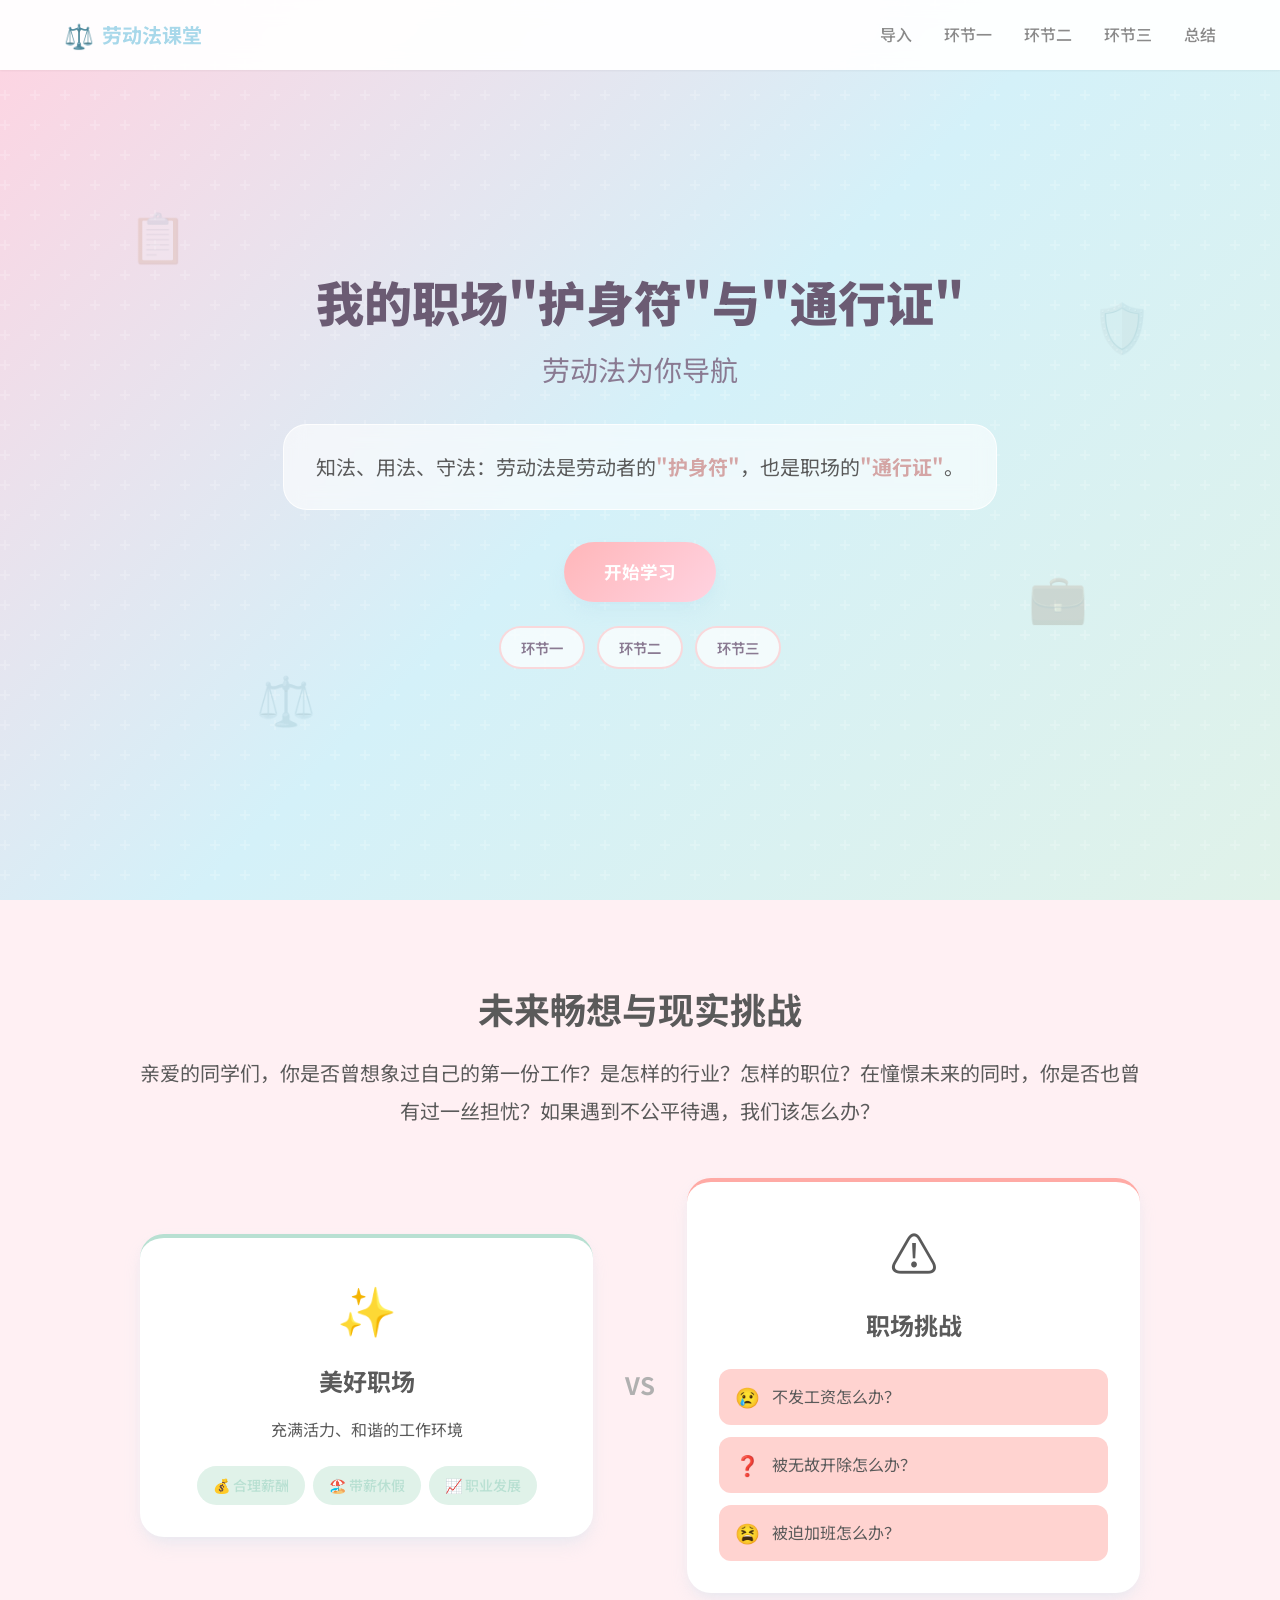
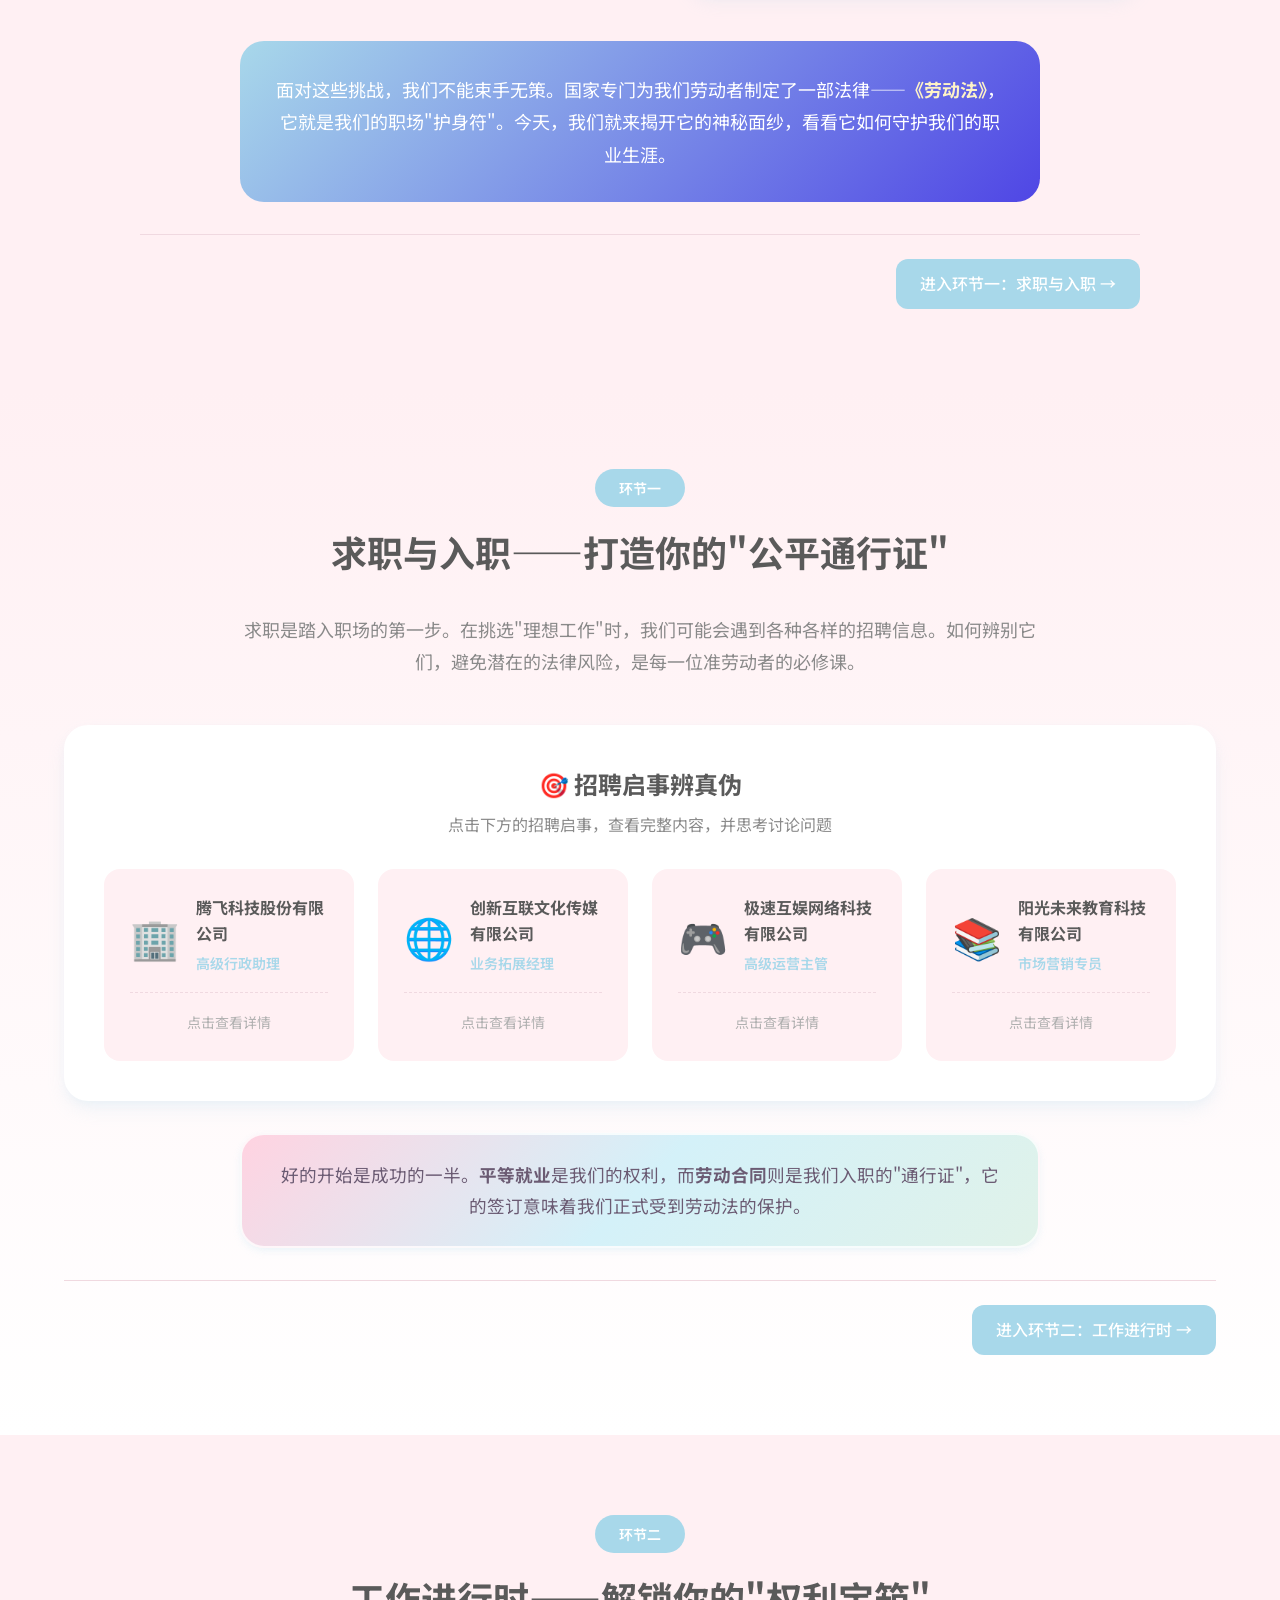
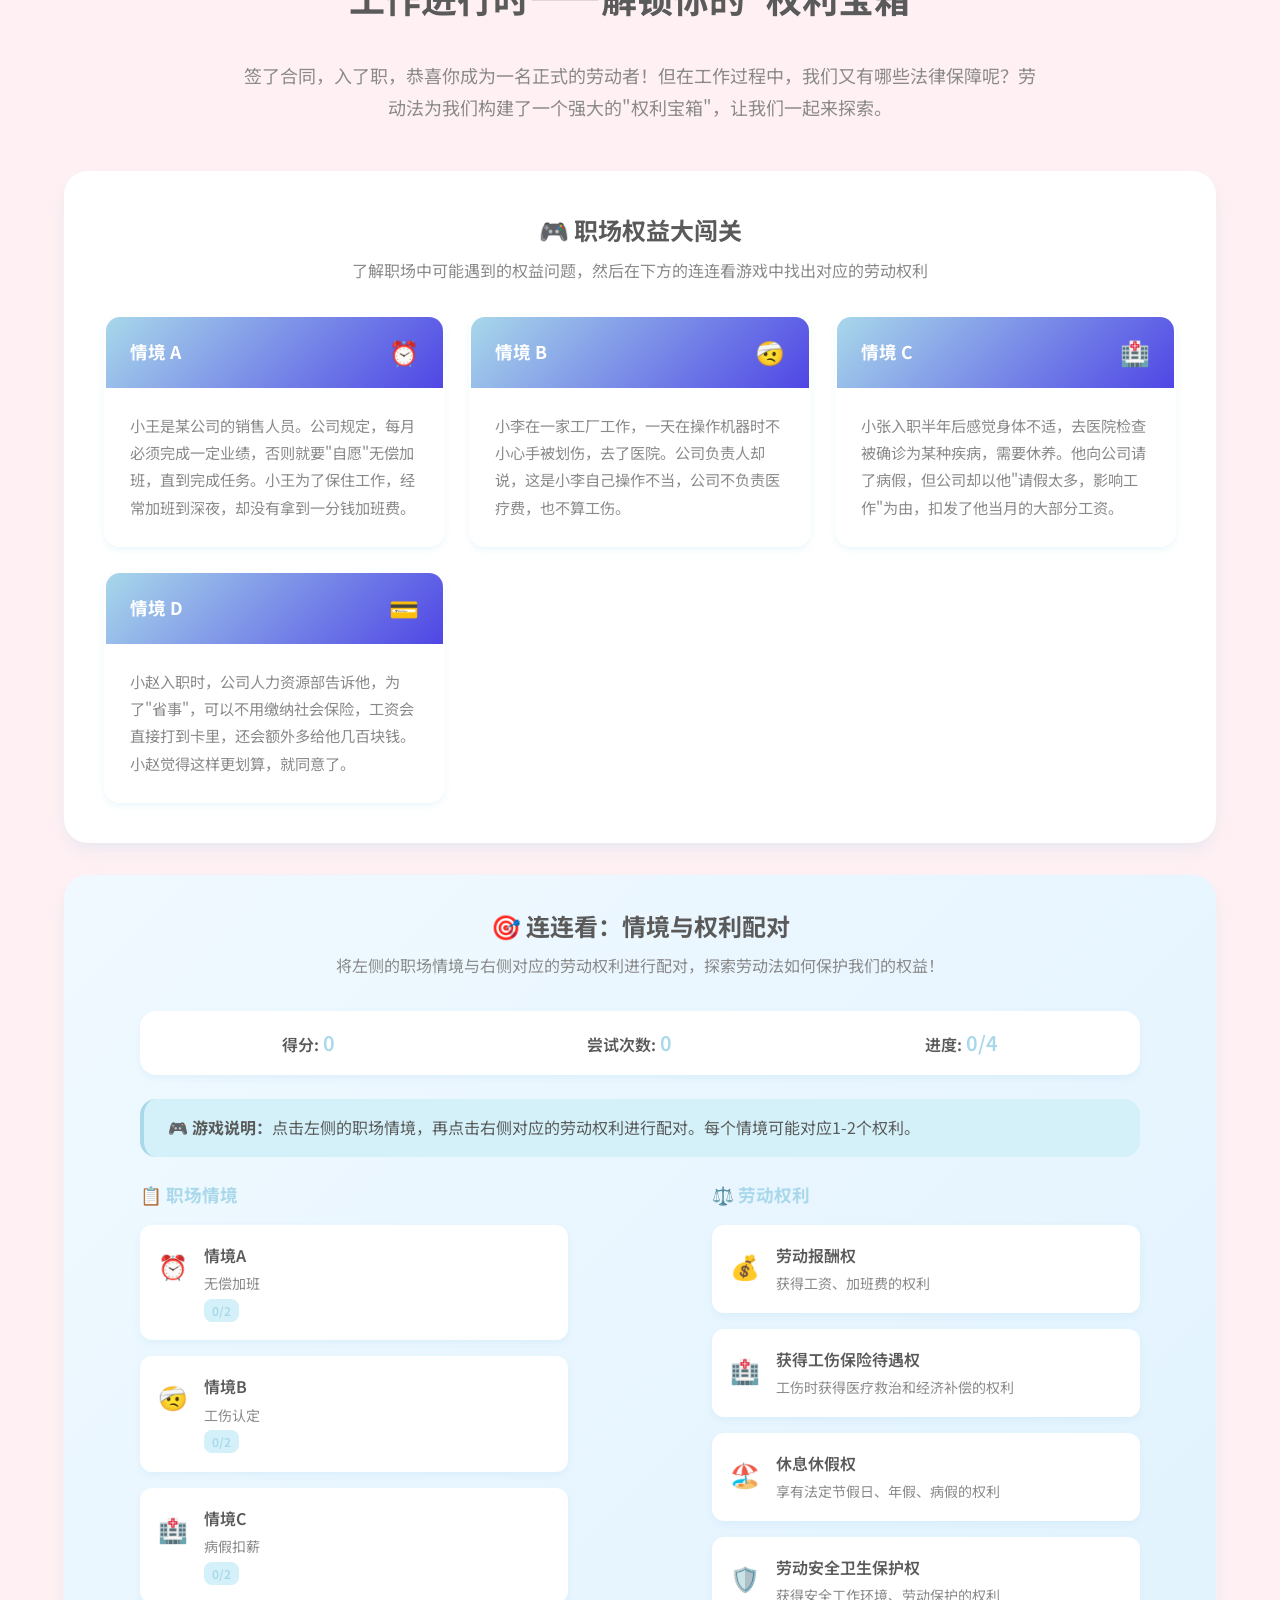
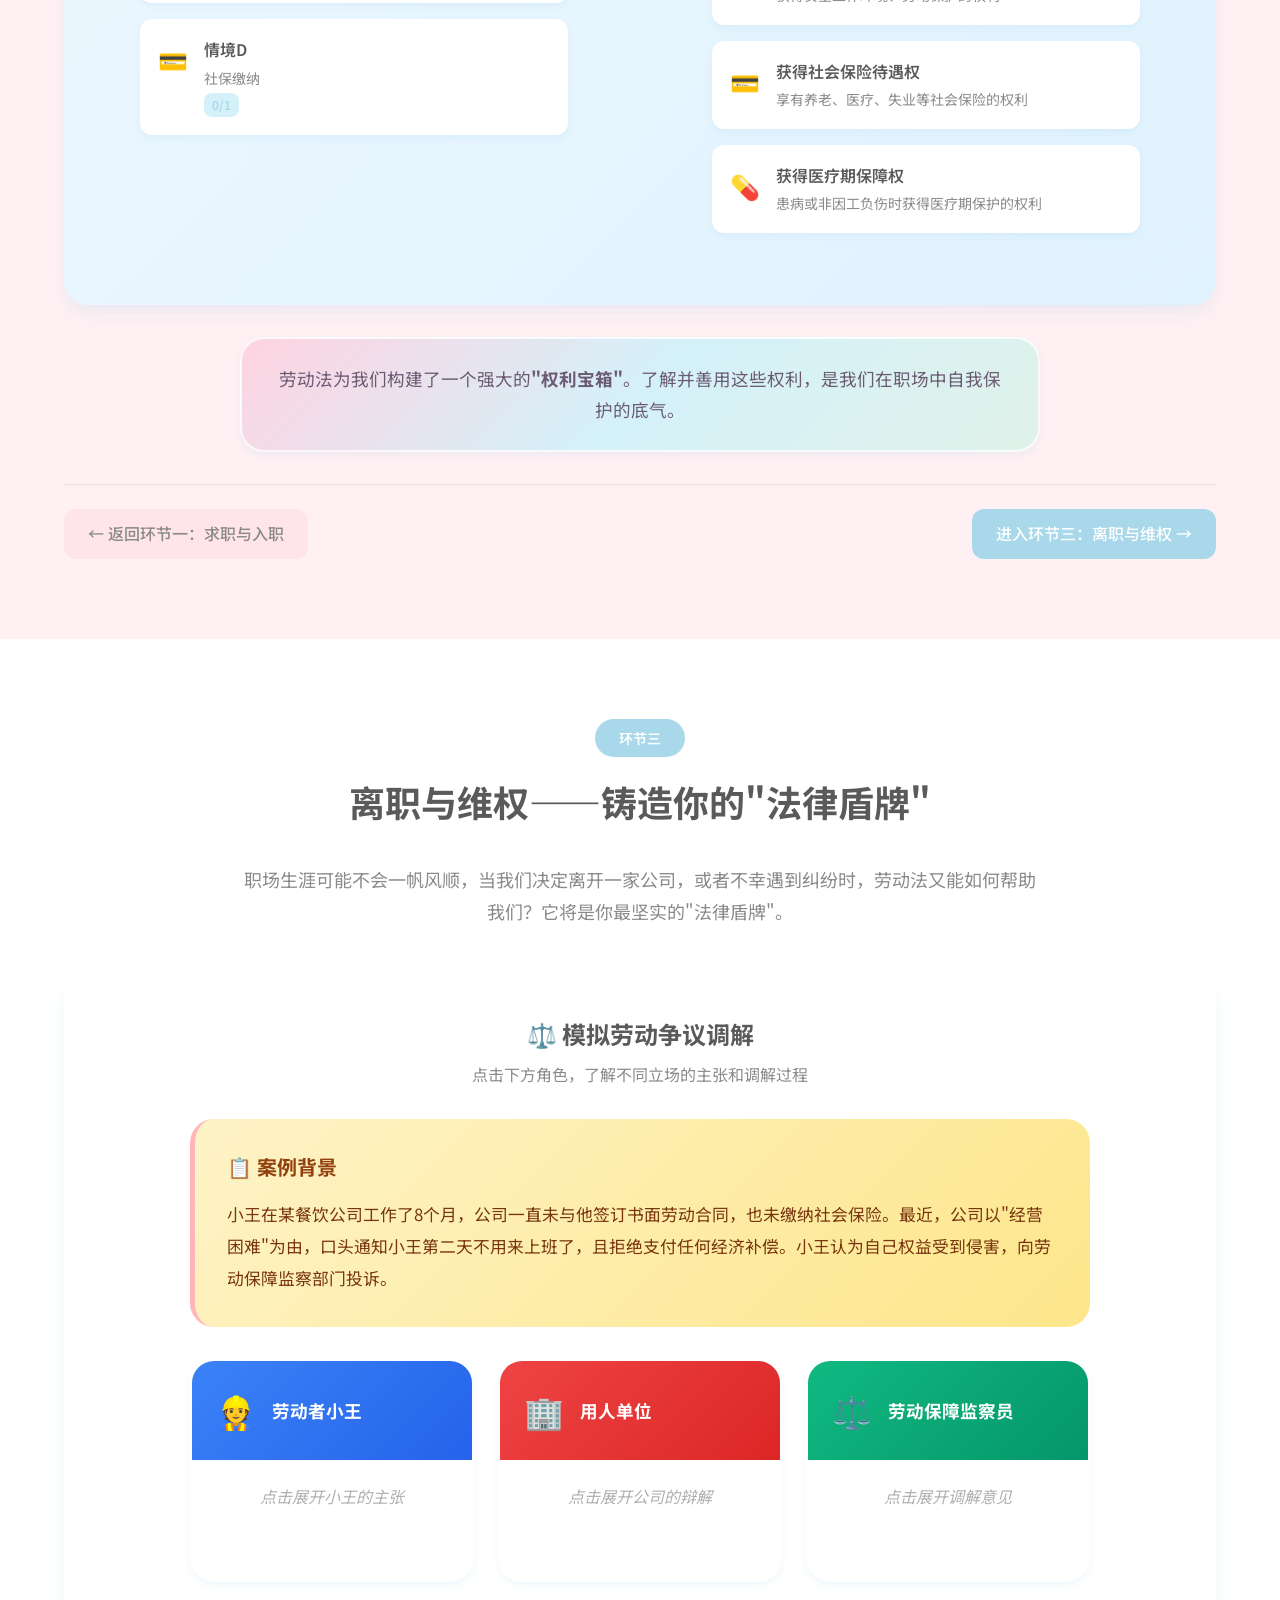
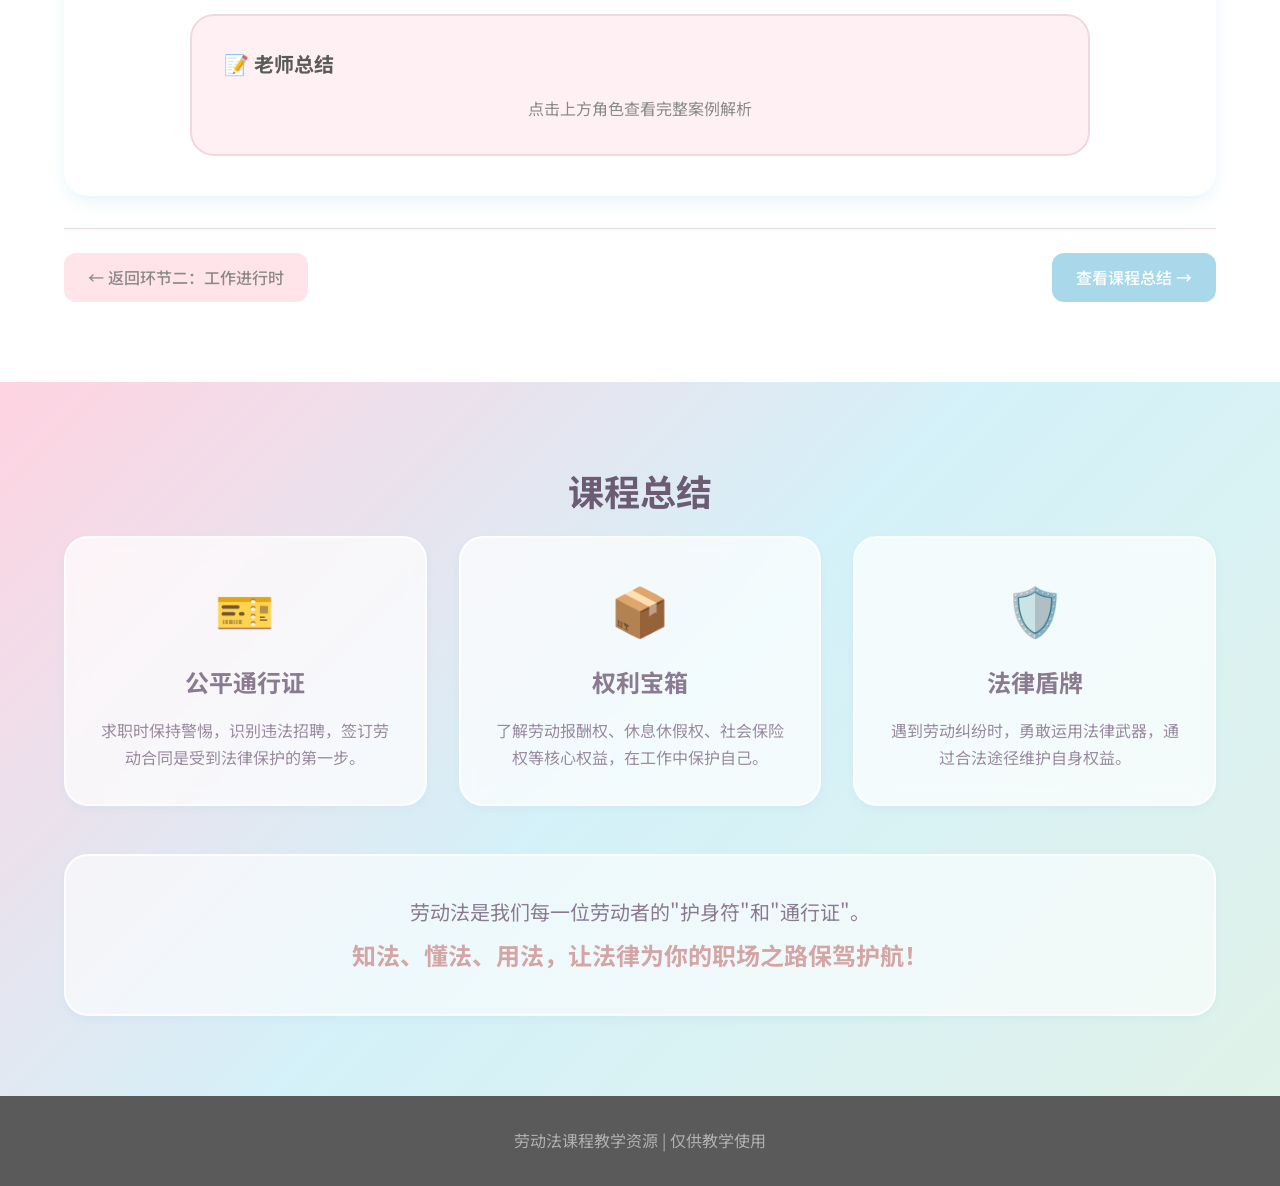
==== index.html @ 75bfd095 "Add files via upload" ====
<!DOCTYPE html>
<html lang="zh-CN">
<head>
    <meta charset="UTF-8">
    <meta name="viewport" content="width=device-width, initial-scale=1.0">
    <title>我的职场"护身符"与"通行证"——劳动法为你导航</title>
    <link rel="stylesheet" href="styles.css">
    <link href="https://fonts.googleapis.com/css2?family=Noto+Sans+SC:wght@300;400;500;700;900&display=swap" rel="stylesheet">
</head>
<body>
    <!-- 导航栏 -->
    <nav class="navbar">
        <div class="nav-container">
            <div class="nav-logo">
                <span class="logo-icon">⚖️</span>
                <span class="logo-text">劳动法课堂</span>
            </div>
            <ul class="nav-menu">
                <li><a href="#intro" class="nav-link">导入</a></li>
                <li><a href="#section1" class="nav-link">环节一</a></li>
                <li><a href="#section2" class="nav-link">环节二</a></li>
                <li><a href="#section3" class="nav-link">环节三</a></li>
                <li><a href="#summary" class="nav-link">总结</a></li>
            </ul>
            <div class="hamburger">
                <span class="bar"></span>
                <span class="bar"></span>
                <span class="bar"></span>
            </div>
        </div>
    </nav>

    <!-- 头部区域 -->
    <header class="hero">
        <div class="hero-content">
            <h1 class="hero-title">我的职场"护身符"与"通行证"</h1>
            <p class="hero-subtitle">劳动法为你导航</p>
            <div class="hero-message">
                <p>知法、用法、守法：劳动法是劳动者的<span class="highlight">"护身符"</span>，也是职场的<span class="highlight">"通行证"</span>。</p>
            </div>
            <a href="#intro" class="cta-button">开始学习</a>
            <div class="hero-quick-nav">
                <a href="#section1" class="quick-nav-link">环节一</a>
                <a href="#section2" class="quick-nav-link">环节二</a>
                <a href="#section3" class="quick-nav-link">环节三</a>
            </div>
        </div>
        <div class="hero-decoration">
            <div class="floating-icon">📋</div>
            <div class="floating-icon">💼</div>
            <div class="floating-icon">⚖️</div>
            <div class="floating-icon">🛡️</div>
        </div>
    </header>

    <!-- 导入部分 -->
    <section id="intro" class="section intro-section">
        <div class="container">
            <h2 class="section-title">未来畅想与现实挑战</h2>
            
            <div class="intro-content">
                <div class="intro-text">
                    <p class="lead-text">亲爱的同学们，你是否曾想象过自己的第一份工作？是怎样的行业？怎样的职位？在憧憬未来的同时，你是否也曾有过一丝担忧？如果遇到不公平待遇，我们该怎么办？</p>
                </div>

                <div class="intro-visual">
                    <div class="visual-card dream">
                        <div class="visual-icon">✨</div>
                        <h3>美好职场</h3>
                        <p>充满活力、和谐的工作环境</p>
                        <div class="dream-items">
                            <span>💰 合理薪酬</span>
                            <span>🏖️ 带薪休假</span>
                            <span>📈 职业发展</span>
                        </div>
                    </div>
                    <div class="vs-divider">VS</div>
                    <div class="visual-card challenges">
                        <div class="visual-icon">⚠️</div>
                        <h3>职场挑战</h3>
                        <div class="challenge-items">
                            <div class="challenge-item" data-challenge="nopay">
                                <span class="challenge-icon">😢</span>
                                <span>不发工资怎么办？</span>
                            </div>
                            <div class="challenge-item" data-challenge="fired">
                                <span class="challenge-icon">❓</span>
                                <span>被无故开除怎么办？</span>
                            </div>
                            <div class="challenge-item" data-challenge="overtime">
                                <span class="challenge-icon">😫</span>
                                <span>被迫加班怎么办？</span>
                            </div>
                        </div>
                    </div>
                </div>

                <div class="challenge-popup" id="challengePopup">
                    <div class="popup-content">
                        <span class="popup-close">&times;</span>
                        <div class="popup-text"></div>
                    </div>
                </div>

                <div class="intro-conclusion">
                    <div class="conclusion-box">
                        <p>面对这些挑战，我们不能束手无策。国家专门为我们劳动者制定了一部法律——<strong>《劳动法》</strong>，它就是我们的职场"护身符"。今天，我们就来揭开它的神秘面纱，看看它如何守护我们的职业生涯。</p>
                    </div>
                </div>

                <div class="section-nav">
                    <a href="#section1" class="nav-next">进入环节一：求职与入职 →</a>
                </div>
            </div>
        </div>
    </section>

    <!-- 环节一 -->
    <section id="section1" class="section section-one">
        <div class="container">
            <div class="section-header">
                <span class="section-badge">环节一</span>
                <h2 class="section-title">求职与入职——打造你的"公平通行证"</h2>
            </div>
            
            <div class="section-intro">
                <p>求职是踏入职场的第一步。在挑选"理想工作"时，我们可能会遇到各种各样的招聘信息。如何辨别它们，避免潜在的法律风险，是每一位准劳动者的必修课。</p>
            </div>

            <div class="activity-container">
                <h3 class="activity-title">🎯 招聘启事辨真伪</h3>
                <p class="activity-desc">点击下方的招聘启事，查看完整内容，并思考讨论问题</p>

                <div class="job-cards-grid">
                    <!-- 招聘启事一 -->
                    <div class="job-card" data-job="1">
                        <div class="job-card-header">
                            <div class="company-icon">🏢</div>
                            <div class="company-info">
                                <h4>腾飞科技股份有限公司</h4>
                                <span class="job-position">高级行政助理</span>
                            </div>
                        </div>
                        <div class="job-card-preview">
                            <span class="preview-tag">点击查看详情</span>
                        </div>
                    </div>

                    <!-- 招聘启事二 -->
                    <div class="job-card" data-job="2">
                        <div class="job-card-header">
                            <div class="company-icon">🌐</div>
                            <div class="company-info">
                                <h4>创新互联文化传媒有限公司</h4>
                                <span class="job-position">业务拓展经理</span>
                            </div>
                        </div>
                        <div class="job-card-preview">
                            <span class="preview-tag">点击查看详情</span>
                        </div>
                    </div>

                    <!-- 招聘启事三 -->
                    <div class="job-card" data-job="3">
                        <div class="job-card-header">
                            <div class="company-icon">🎮</div>
                            <div class="company-info">
                                <h4>极速互娱网络科技有限公司</h4>
                                <span class="job-position">高级运营主管</span>
                            </div>
                        </div>
                        <div class="job-card-preview">
                            <span class="preview-tag">点击查看详情</span>
                        </div>
                    </div>

                    <!-- 招聘启事四 -->
                    <div class="job-card" data-job="4">
                        <div class="job-card-header">
                            <div class="company-icon">📚</div>
                            <div class="company-info">
                                <h4>阳光未来教育科技有限公司</h4>
                                <span class="job-position">市场营销专员</span>
                            </div>
                        </div>
                        <div class="job-card-preview">
                            <span class="preview-tag">点击查看详情</span>
                        </div>
                    </div>
                </div>

                <!-- 招聘启事详情弹窗 -->
                <div class="job-modal" id="jobModal">
                    <div class="modal-content">
                        <span class="modal-close">&times;</span>
                        <div class="modal-body" id="modalBody">
                            <!-- 动态内容 -->
                        </div>
                    </div>
                </div>
            </div>

            <div class="section-summary">
                <div class="summary-box">
                    <p>好的开始是成功的一半。<strong>平等就业</strong>是我们的权利，而<strong>劳动合同</strong>则是我们入职的"通行证"，它的签订意味着我们正式受到劳动法的保护。</p>
                </div>
            </div>

            <div class="section-nav">
                <a href="#section2" class="nav-next">进入环节二：工作进行时 →</a>
            </div>
        </div>
    </section>

    <!-- 环节二 -->
    <section id="section2" class="section section-two">
        <div class="container">
            <div class="section-header">
                <span class="section-badge">环节二</span>
                <h2 class="section-title">工作进行时——解锁你的"权利宝箱"</h2>
            </div>
            
            <div class="section-intro">
                <p>签了合同，入了职，恭喜你成为一名正式的劳动者！但在工作过程中，我们又有哪些法律保障呢？劳动法为我们构建了一个强大的"权利宝箱"，让我们一起来探索。</p>
            </div>

            <div class="activity-container">
                <h3 class="activity-title">🎮 职场权益大闯关</h3>
                <p class="activity-desc">了解职场中可能遇到的权益问题，然后在下方的连连看游戏中找出对应的劳动权利</p>

                <div class="scenario-grid">
                    <!-- 情境A -->
                    <div class="scenario-card">
                        <div class="scenario-header">
                            <span class="scenario-label">情境 A</span>
                            <span class="scenario-icon">⏰</span>
                        </div>
                        <div class="scenario-content">
                            <p class="scenario-text">小王是某公司的销售人员。公司规定，每月必须完成一定业绩，否则就要"自愿"无偿加班，直到完成任务。小王为了保住工作，经常加班到深夜，却没有拿到一分钱加班费。</p>
                        </div>
                    </div>

                    <!-- 情境B -->
                    <div class="scenario-card">
                        <div class="scenario-header">
                            <span class="scenario-label">情境 B</span>
                            <span class="scenario-icon">🤕</span>
                        </div>
                        <div class="scenario-content">
                            <p class="scenario-text">小李在一家工厂工作，一天在操作机器时不小心手被划伤，去了医院。公司负责人却说，这是小李自己操作不当，公司不负责医疗费，也不算工伤。</p>
                        </div>
                    </div>

                    <!-- 情境C -->
                    <div class="scenario-card">
                        <div class="scenario-header">
                            <span class="scenario-label">情境 C</span>
                            <span class="scenario-icon">🏥</span>
                        </div>
                        <div class="scenario-content">
                            <p class="scenario-text">小张入职半年后感觉身体不适，去医院检查被确诊为某种疾病，需要休养。他向公司请了病假，但公司却以他"请假太多，影响工作"为由，扣发了他当月的大部分工资。</p>
                        </div>
                    </div>

                    <!-- 情境D -->
                    <div class="scenario-card">
                        <div class="scenario-header">
                            <span class="scenario-label">情境 D</span>
                            <span class="scenario-icon">💳</span>
                        </div>
                        <div class="scenario-content">
                            <p class="scenario-text">小赵入职时，公司人力资源部告诉他，为了"省事"，可以不用缴纳社会保险，工资会直接打到卡里，还会额外多给他几百块钱。小赵觉得这样更划算，就同意了。</p>
                        </div>
                    </div>
                </div>

            </div>

            <!-- 连连看配对游戏 -->
            <div class="activity-container matching-game-wrapper">
                <h3 class="activity-title">🎯 连连看：情境与权利配对</h3>
                <p class="activity-desc">将左侧的职场情境与右侧对应的劳动权利进行配对，探索劳动法如何保护我们的权益！</p>
                
                <div id="matchingGame">
                    <!-- 游戏内容由 JavaScript 动态生成 -->
                </div>
            </div>

            <div class="section-summary">
                <div class="summary-box">
                    <p>劳动法为我们构建了一个强大的<strong>"权利宝箱"</strong>。了解并善用这些权利，是我们在职场中自我保护的底气。</p>
                </div>
            </div>

            <div class="section-nav">
                <a href="#section1" class="nav-prev">← 返回环节一：求职与入职</a>
                <a href="#section3" class="nav-next">进入环节三：离职与维权 →</a>
            </div>
        </div>
    </section>

    <!-- 环节三 -->
    <section id="section3" class="section section-three">
        <div class="container">
            <div class="section-header">
                <span class="section-badge">环节三</span>
                <h2 class="section-title">离职与维权——铸造你的"法律盾牌"</h2>
            </div>
            
            <div class="section-intro">
                <p>职场生涯可能不会一帆风顺，当我们决定离开一家公司，或者不幸遇到纠纷时，劳动法又能如何帮助我们？它将是你最坚实的"法律盾牌"。</p>
            </div>

            <div class="activity-container">
                <h3 class="activity-title">⚖️ 模拟劳动争议调解</h3>
                <p class="activity-desc">点击下方角色，了解不同立场的主张和调解过程</p>

                <div class="mediation-case">
                    <div class="case-background">
                        <h4>📋 案例背景</h4>
                        <p>小王在某餐饮公司工作了8个月，公司一直未与他签订书面劳动合同，也未缴纳社会保险。最近，公司以"经营困难"为由，口头通知小王第二天不用来上班了，且拒绝支付任何经济补偿。小王认为自己权益受到侵害，向劳动保障监察部门投诉。</p>
                    </div>

                    <div class="mediation-roles">
                        <div class="role-card" data-role="worker">
                            <div class="role-header worker-role">
                                <span class="role-icon">👷</span>
                                <h4>劳动者小王</h4>
                            </div>
                            <div class="role-content" id="workerContent">
                                <p class="role-intro">点击展开小王的主张</p>
                            </div>
                        </div>

                        <div class="role-card" data-role="company">
                            <div class="role-header company-role">
                                <span class="role-icon">🏢</span>
                                <h4>用人单位</h4>
                            </div>
                            <div class="role-content" id="companyContent">
                                <p class="role-intro">点击展开公司的辩解</p>
                            </div>
                        </div>

                        <div class="role-card" data-role="mediator">
                            <div class="role-header mediator-role">
                                <span class="role-icon">⚖️</span>
                                <h4>劳动保障监察员</h4>
                            </div>
                            <div class="role-content" id="mediatorContent">
                                <p class="role-intro">点击展开调解意见</p>
                            </div>
                        </div>
                    </div>

                    <div class="mediation-summary" id="mediationSummary">
                        <h4>📝 老师总结</h4>
                        <div class="summary-content">
                            <p>点击上方角色查看完整案例解析</p>
                        </div>
                    </div>
                </div>
            </div>

            <div class="section-nav">
                <a href="#section2" class="nav-prev">← 返回环节二：工作进行时</a>
                <a href="#summary" class="nav-next">查看课程总结 →</a>
            </div>
        </div>
    </section>

    <!-- 总结部分 -->
    <section id="summary" class="section summary-section">
        <div class="container">
            <h2 class="section-title">课程总结</h2>
            
            <div class="summary-grid">
                <div class="summary-item">
                    <div class="summary-icon">🎫</div>
                    <h3>公平通行证</h3>
                    <p>求职时保持警惕，识别违法招聘，签订劳动合同是受到法律保护的第一步。</p>
                </div>
                <div class="summary-item">
                    <div class="summary-icon">📦</div>
                    <h3>权利宝箱</h3>
                    <p>了解劳动报酬权、休息休假权、社会保险权等核心权益，在工作中保护自己。</p>
                </div>
                <div class="summary-item">
                    <div class="summary-icon">🛡️</div>
                    <h3>法律盾牌</h3>
                    <p>遇到劳动纠纷时，勇敢运用法律武器，通过合法途径维护自身权益。</p>
                </div>
            </div>

            <div class="final-message">
                <p>劳动法是我们每一位劳动者的"护身符"和"通行证"。</p>
                <p class="emphasis">知法、懂法、用法，让法律为你的职场之路保驾护航！</p>
            </div>
        </div>
    </section>

    <!-- 页脚 -->
    <footer class="footer">
        <div class="container">
            <p>劳动法课程教学资源 | 仅供教学使用</p>
        </div>
    </footer>

    <script src="script.js"></script>
</body>
</html>
---- styles.css ----
/* ===== CSS Variables - Macaron Theme ===== */
:root {
    /* Macaron Colors */
    --primary-color: #a8d8ea;
    --primary-dark: #8fc1d4;
    --primary-light: #d4f1f9;
    --secondary-color: #ffb6b9;
    --secondary-light: #ffe0e6;
    --success-color: #b8e0d2;
    --success-light: #e0f2e9;
    --danger-color: #ffaaa5;
    --danger-light: #ffd3d0;
    --warning-color: #ffd3b6;
    --warning-light: #ffe8d6;
    --accent-color: #d4a5a5;
    --accent-light: #f0d9d9;
    
    /* Text Colors */
    --text-primary: #5a5a5a;
    --text-secondary: #8a8a8a;
    --text-light: #b0b0b0;
    
    /* Background Colors */
    --bg-primary: #fff9f9;
    --bg-secondary: #fff0f3;
    --bg-tertiary: #ffe4e9;
    --border-color: #f0d9e0;
    
    /* Shadows - Softer for macaron theme */
    --shadow-sm: 0 2px 4px 0 rgba(168, 216, 234, 0.1);
    --shadow-md: 0 4px 8px -1px rgba(168, 216, 234, 0.15), 0 2px 6px -1px rgba(168, 216, 234, 0.1);
    --shadow-lg: 0 10px 20px -3px rgba(168, 216, 234, 0.2), 0 4px 10px -2px rgba(168, 216, 234, 0.1);
    --shadow-xl: 0 20px 30px -5px rgba(168, 216, 234, 0.25), 0 10px 15px -5px rgba(168, 216, 234, 0.15);
    
    /* Radius - More rounded for macaron theme */
    --radius-sm: 0.5rem;
    --radius-md: 0.75rem;
    --radius-lg: 1rem;
    --radius-xl: 1.5rem;
    
    /* Transitions */
    --transition-fast: 150ms ease;
    --transition-normal: 250ms ease;
    --transition-slow: 350ms ease;
}

/* ===== Reset & Base ===== */
*, *::before, *::after {
    box-sizing: border-box;
    margin: 0;
    padding: 0;
}

html {
    scroll-behavior: smooth;
    font-size: 16px;
}

body {
    font-family: 'Noto Sans SC', -apple-system, BlinkMacSystemFont, 'Segoe UI', Roboto, sans-serif;
    line-height: 1.6;
    color: var(--text-primary);
    background-color: var(--bg-primary);
    overflow-x: hidden;
}

.container {
    max-width: 1200px;
    margin: 0 auto;
    padding: 0 1.5rem;
}

/* ===== Navigation ===== */
.navbar {
    position: fixed;
    top: 0;
    left: 0;
    right: 0;
    background: rgba(255, 255, 255, 0.95);
    backdrop-filter: blur(10px);
    box-shadow: var(--shadow-sm);
    z-index: 1000;
    transition: var(--transition-normal);
}

.nav-container {
    max-width: 1200px;
    margin: 0 auto;
    padding: 0 1.5rem;
    display: flex;
    justify-content: space-between;
    align-items: center;
    height: 70px;
}

.nav-logo {
    display: flex;
    align-items: center;
    gap: 0.5rem;
    font-weight: 700;
    font-size: 1.25rem;
    color: var(--primary-color);
}

.logo-icon {
    font-size: 1.5rem;
}

.nav-menu {
    display: flex;
    list-style: none;
    gap: 2rem;
}

.nav-link {
    text-decoration: none;
    color: var(--text-secondary);
    font-weight: 500;
    transition: var(--transition-fast);
    position: relative;
}

.nav-link::after {
    content: '';
    position: absolute;
    bottom: -4px;
    left: 0;
    width: 0;
    height: 2px;
    background: var(--primary-color);
    transition: var(--transition-fast);
}

.nav-link:hover {
    color: var(--primary-color);
}

.nav-link:hover::after {
    width: 100%;
}

.hamburger {
    display: none;
    cursor: pointer;
}

.bar {
    display: block;
    width: 25px;
    height: 3px;
    margin: 5px auto;
    background-color: var(--text-primary);
    border-radius: 3px;
    transition: var(--transition-fast);
}

/* ===== Hero Section ===== */
.hero {
    min-height: 100vh;
    display: flex;
    align-items: center;
    justify-content: center;
    background: linear-gradient(135deg, #ffd3e1 0%, #d4f1f9 50%, #e0f2e9 100%);
    position: relative;
    overflow: hidden;
    padding: 6rem 1.5rem 4rem;
}

.hero::before {
    content: '';
    position: absolute;
    top: 0;
    left: 0;
    right: 0;
    bottom: 0;
    background: url("data:image/svg+xml,%3Csvg width='60' height='60' viewBox='0 0 60 60' xmlns='http://www.w3.org/2000/svg'%3E%3Cg fill='none' fill-rule='evenodd'%3E%3Cg fill='%23ffffff' fill-opacity='0.3'%3E%3Cpath d='M36 34v-4h-2v4h-4v2h4v4h2v-4h4v-2h-4zm0-30V0h-2v4h-4v2h4v4h2V6h4V4h-4zM6 34v-4H4v4H0v2h4v4h2v-4h4v-2H6zM6 4V0H4v4H0v2h4v4h2V6h4V4H6z'/%3E%3C/g%3E%3C/g%3E%3C/svg%3E");
    opacity: 0.6;
}

.hero-content {
    text-align: center;
    color: var(--text-primary);
    z-index: 1;
    max-width: 800px;
}

.hero-title {
    font-size: 3rem;
    font-weight: 900;
    margin-bottom: 0.5rem;
    color: #6b5b73;
    animation: fadeInUp 0.8s ease;
}

.hero-subtitle {
    font-size: 1.75rem;
    font-weight: 400;
    margin-bottom: 2rem;
    color: #8a7a92;
    animation: fadeInUp 0.8s ease 0.2s both;
}

.hero-message {
    background: rgba(255, 255, 255, 0.6);
    backdrop-filter: blur(10px);
    border-radius: var(--radius-xl);
    padding: 1.5rem 2rem;
    margin-bottom: 2rem;
    border: 1px solid rgba(255, 255, 255, 0.8);
    animation: fadeInUp 0.8s ease 0.4s both;
}

.hero-message p {
    font-size: 1.25rem;
    line-height: 1.8;
    color: var(--text-primary);
}

.hero-message .highlight {
    color: #d4a5a5;
    font-weight: 700;
}

.cta-button {
    display: inline-block;
    background: linear-gradient(135deg, #ffb6b9 0%, #ffd3e1 100%);
    color: white;
    padding: 1rem 2.5rem;
    border-radius: 50px;
    text-decoration: none;
    font-weight: 700;
    font-size: 1.1rem;
    box-shadow: var(--shadow-lg);
    transition: var(--transition-normal);
    animation: fadeInUp 0.8s ease 0.6s both;
}

.cta-button:hover {
    transform: translateY(-3px);
    box-shadow: var(--shadow-xl);
    background: linear-gradient(135deg, #ffd3e1 0%, #ffb6b9 100%);
}

.hero-quick-nav {
    margin-top: 1.5rem;
    display: flex;
    align-items: center;
    justify-content: center;
    gap: 0.75rem;
    flex-wrap: wrap;
    animation: fadeInUp 0.8s ease 0.8s both;
}

.quick-nav-link {
    padding: 0.5rem 1.25rem;
    background: rgba(255, 255, 255, 0.7);
    border: 2px solid rgba(255, 182, 185, 0.5);
    border-radius: 50px;
    color: #8a7a92;
    text-decoration: none;
    font-size: 0.9rem;
    font-weight: 600;
    transition: var(--transition-fast);
}

.quick-nav-link:hover {
    background: rgba(255, 255, 255, 0.9);
    border-color: #ffb6b9;
    color: #6b5b73;
    transform: translateY(-2px);
}

.hero-decoration {
    position: absolute;
    width: 100%;
    height: 100%;
    pointer-events: none;
}

.floating-icon {
    position: absolute;
    font-size: 3rem;
    opacity: 0.15;
    animation: float 6s ease-in-out infinite;
}

.floating-icon:nth-child(1) { top: 20%; left: 10%; animation-delay: 0s; }
.floating-icon:nth-child(2) { top: 60%; right: 15%; animation-delay: 1.5s; }
.floating-icon:nth-child(3) { bottom: 20%; left: 20%; animation-delay: 3s; }
.floating-icon:nth-child(4) { top: 30%; right: 10%; animation-delay: 4.5s; }

/* ===== Section Styles ===== */
.section {
    padding: 5rem 0;
}

.section-title {
    font-size: 2.25rem;
    font-weight: 700;
    text-align: center;
    margin-bottom: 1rem;
    color: var(--text-primary);
}

.section-header {
    text-align: center;
    margin-bottom: 2rem;
}

.section-badge {
    display: inline-block;
    background: var(--primary-color);
    color: white;
    padding: 0.5rem 1.5rem;
    border-radius: 50px;
    font-weight: 600;
    font-size: 0.875rem;
    margin-bottom: 1rem;
}

.section-intro {
    max-width: 800px;
    margin: 0 auto 3rem;
    text-align: center;
    font-size: 1.125rem;
    color: var(--text-secondary);
    line-height: 1.8;
}

/* ===== Intro Section ===== */
.intro-section {
    background: var(--bg-secondary);
}

.intro-content {
    max-width: 1000px;
    margin: 0 auto;
}

.lead-text {
    font-size: 1.25rem;
    text-align: center;
    color: var(--text-primary);
    margin-bottom: 3rem;
    line-height: 1.9;
}

.intro-visual {
    display: grid;
    grid-template-columns: 1fr auto 1fr;
    gap: 2rem;
    align-items: center;
    margin-bottom: 3rem;
}

.visual-card {
    background: white;
    border-radius: var(--radius-xl);
    padding: 2rem;
    box-shadow: var(--shadow-lg);
    text-align: center;
    transition: var(--transition-normal);
}

.visual-card:hover {
    transform: translateY(-5px);
    box-shadow: var(--shadow-xl);
}

.visual-icon {
    font-size: 3rem;
    margin-bottom: 1rem;
}

.visual-card h3 {
    font-size: 1.5rem;
    margin-bottom: 1rem;
    color: var(--text-primary);
}

.visual-card.dream {
    border-top: 4px solid var(--success-color);
}

.dream-items {
    display: flex;
    flex-wrap: wrap;
    gap: 0.5rem;
    justify-content: center;
    margin-top: 1.5rem;
}

.dream-items span {
    background: var(--success-light);
    color: var(--success-color);
    padding: 0.5rem 1rem;
    border-radius: 50px;
    font-size: 0.875rem;
    font-weight: 500;
}

.visual-card.challenges {
    border-top: 4px solid var(--danger-color);
}

.challenge-items {
    display: flex;
    flex-direction: column;
    gap: 0.75rem;
    margin-top: 1.5rem;
}

.challenge-item {
    display: flex;
    align-items: center;
    gap: 0.75rem;
    padding: 0.75rem 1rem;
    background: var(--danger-light);
    border-radius: var(--radius-md);
    cursor: pointer;
    transition: var(--transition-fast);
}

.challenge-item:hover {
    background: #fecaca;
    transform: translateX(5px);
}

.challenge-icon {
    font-size: 1.25rem;
}

.vs-divider {
    font-size: 1.5rem;
    font-weight: 700;
    color: var(--text-light);
}

.challenge-popup {
    display: none;
    position: fixed;
    top: 0;
    left: 0;
    right: 0;
    bottom: 0;
    background: rgba(0, 0, 0, 0.5);
    z-index: 2000;
    justify-content: center;
    align-items: center;
    padding: 1rem;
}

.challenge-popup.active {
    display: flex;
}

.popup-content {
    background: white;
    border-radius: var(--radius-xl);
    padding: 2rem;
    max-width: 500px;
    width: 100%;
    position: relative;
    animation: popupIn 0.3s ease;
}

.popup-close {
    position: absolute;
    top: 1rem;
    right: 1rem;
    font-size: 1.5rem;
    cursor: pointer;
    color: var(--text-light);
    transition: var(--transition-fast);
}

.popup-close:hover {
    color: var(--text-primary);
}

.intro-conclusion {
    max-width: 800px;
    margin: 0 auto;
}

.conclusion-box {
    background: linear-gradient(135deg, var(--primary-color), #4f46e5);
    color: white;
    padding: 2rem;
    border-radius: var(--radius-xl);
    text-align: center;
    font-size: 1.125rem;
    line-height: 1.8;
}

.conclusion-box strong {
    color: #fef3c7;
}

/* ===== Activity Container ===== */
.activity-container {
    background: white;
    border-radius: var(--radius-xl);
    padding: 2.5rem;
    box-shadow: var(--shadow-lg);
    margin-bottom: 2rem;
}

.activity-title {
    font-size: 1.5rem;
    text-align: center;
    margin-bottom: 0.5rem;
    color: var(--text-primary);
}

.activity-desc {
    text-align: center;
    color: var(--text-secondary);
    margin-bottom: 2rem;
}

/* ===== Job Cards ===== */
.job-cards-grid {
    display: grid;
    grid-template-columns: repeat(auto-fit, minmax(250px, 1fr));
    gap: 1.5rem;
}

.job-card {
    background: var(--bg-secondary);
    border-radius: var(--radius-lg);
    padding: 1.5rem;
    cursor: pointer;
    transition: var(--transition-normal);
    border: 2px solid transparent;
}

.job-card:hover {
    border-color: var(--primary-color);
    transform: translateY(-3px);
    box-shadow: var(--shadow-md);
}

.job-card-header {
    display: flex;
    align-items: center;
    gap: 1rem;
    margin-bottom: 1rem;
}

.company-icon {
    font-size: 2.5rem;
}

.company-info h4 {
    font-size: 1rem;
    color: var(--text-primary);
    margin-bottom: 0.25rem;
}

.job-position {
    font-size: 0.875rem;
    color: var(--primary-color);
    font-weight: 600;
}

.job-card-preview {
    text-align: center;
    padding-top: 1rem;
    border-top: 1px dashed var(--border-color);
}

.preview-tag {
    font-size: 0.875rem;
    color: var(--text-light);
}

/* ===== 找茬游戏样式 ===== */
.game-header {
    display: flex;
    justify-content: space-between;
    align-items: center;
    background: linear-gradient(135deg, #667eea 0%, #764ba2 100%);
    margin: -2rem -2rem 1.5rem;
    padding: 1rem 2rem;
    color: white;
    border-radius: var(--radius-xl) var(--radius-xl) 0 0;
}

.game-timer {
    font-size: 1.75rem;
    font-weight: 700;
    font-family: 'Courier New', monospace;
    background: rgba(255, 255, 255, 0.2);
    padding: 0.5rem 1rem;
    border-radius: var(--radius-md);
    min-width: 80px;
    text-align: center;
}

.game-progress {
    font-size: 1rem;
    font-weight: 600;
}

.start-game-btn {
    background: #f59e0b;
    color: white;
    border: none;
    padding: 0.75rem 1.5rem;
    border-radius: var(--radius-md);
    font-weight: 600;
    cursor: pointer;
    transition: var(--transition-fast);
}

.start-game-btn:hover {
    background: #d97706;
    transform: scale(1.05);
}

.game-instruction {
    background: var(--primary-light);
    border-radius: var(--radius-lg);
    padding: 1rem 1.5rem;
    margin-bottom: 1.5rem;
    border-left: 4px solid var(--primary-color);
}

.game-instruction p {
    margin: 0;
    color: var(--text-primary);
}

.clickable-list {
    list-style: none;
    padding: 0;
}

.clickable-item {
    padding: 0.75rem 1rem;
    margin: 0.5rem 0;
    background: var(--bg-secondary);
    border-radius: var(--radius-md);
    cursor: pointer;
    transition: var(--transition-fast);
    display: flex;
    justify-content: space-between;
    align-items: center;
    border: 2px solid transparent;
}

.clickable-item:hover {
    background: var(--primary-light);
    border-color: var(--primary-color);
    transform: translateX(5px);
}

.clickable-item.found-risk {
    background: var(--danger-light);
    border-color: var(--danger-color);
    animation: foundRisk 0.5s ease;
}

.clickable-risk {
    display: inline-flex;
    align-items: center;
    gap: 0.5rem;
    padding: 0.5rem 1rem;
    background: var(--bg-secondary);
    border-radius: var(--radius-md);
    cursor: pointer;
    transition: var(--transition-fast);
    border: 2px solid transparent;
}

.clickable-risk:hover {
    background: var(--primary-light);
    border-color: var(--primary-color);
}

.clickable-risk.found-risk {
    background: var(--danger-light);
    border-color: var(--danger-color);
}

.click-hint {
    font-size: 0.875rem;
    opacity: 0.6;
}

.clickable-item:hover .click-hint,
.clickable-risk:hover .click-hint {
    opacity: 1;
}

@keyframes foundRisk {
    0% { transform: scale(1); }
    50% { transform: scale(1.02); }
    100% { transform: scale(1); }
}

/* Toast 提示 */
.game-toast {
    position: fixed;
    top: 100px;
    left: 50%;
    transform: translateX(-50%) translateY(-20px);
    background: white;
    padding: 1rem 2rem;
    border-radius: var(--radius-lg);
    box-shadow: var(--shadow-xl);
    z-index: 3000;
    opacity: 0;
    transition: all 0.3s ease;
    font-weight: 500;
}

.game-toast.show {
    opacity: 1;
    transform: translateX(-50%) translateY(0);
}

.game-toast.success {
    border-left: 4px solid var(--success-color);
    color: var(--success-color);
}

.game-toast.error {
    border-left: 4px solid var(--danger-color);
    color: var(--danger-color);
}

.game-toast.info {
    border-left: 4px solid var(--primary-color);
    color: var(--primary-color);
}

/* 风险分析框 */
.risk-analysis {
    margin-top: 1.5rem;
}

.risk-found-box {
    background: var(--danger-light);
    border: 2px solid var(--danger-color);
    border-radius: var(--radius-lg);
    padding: 1.5rem;
    animation: fadeIn 0.3s ease;
}

.risk-found-box h5 {
    color: var(--danger-color);
    margin-bottom: 1rem;
    font-size: 1.1rem;
}

.risk-found-box p {
    margin-bottom: 0.5rem;
    color: var(--text-primary);
}

/* 游戏结果 */
.game-result {
    margin-top: 1.5rem;
}

.game-result-box {
    background: linear-gradient(135deg, #f9fafb 0%, #f3f4f6 100%);
    border: 2px solid var(--border-color);
    border-radius: var(--radius-xl);
    padding: 2rem;
    text-align: center;
    animation: popupIn 0.4s ease;
}

.game-result-box h3 {
    font-size: 1.75rem;
    margin-bottom: 1.5rem;
    color: var(--text-primary);
}

.result-stats {
    display: flex;
    justify-content: center;
    gap: 2rem;
    margin-bottom: 1.5rem;
}

.stat {
    text-align: center;
}

.stat-value {
    display: block;
    font-size: 2.5rem;
    font-weight: 700;
    color: var(--primary-color);
}

.stat-label {
    font-size: 0.875rem;
    color: var(--text-secondary);
}

.missed-risks {
    background: white;
    border-radius: var(--radius-lg);
    padding: 1.5rem;
    margin: 1.5rem 0;
    text-align: left;
}

.missed-risks h4 {
    color: var(--text-primary);
    margin-bottom: 1rem;
}

.missed-risks ul {
    padding-left: 1.5rem;
}

.missed-risks li {
    margin-bottom: 0.5rem;
    color: var(--text-secondary);
    line-height: 1.6;
}

.restart-btn, .close-game-btn {
    padding: 0.875rem 2rem;
    border: none;
    border-radius: var(--radius-md);
    font-weight: 600;
    cursor: pointer;
    transition: var(--transition-fast);
    margin: 0 0.5rem;
}

.restart-btn {
    background: var(--primary-color);
    color: white;
}

.restart-btn:hover {
    background: var(--primary-dark);
}

.close-game-btn {
    background: var(--bg-tertiary);
    color: var(--text-secondary);
}

.close-game-btn:hover {
    background: var(--border-color);
}

/* ===== 连连看配对游戏样式 ===== */
.matching-game-wrapper {
    background: linear-gradient(135deg, #f0f9ff 0%, #e0f2fe 100%);
    border-radius: var(--radius-xl);
    padding: 2rem;
    margin-top: 2rem;
}

.matching-game-container {
    max-width: 1000px;
    margin: 0 auto;
}

.matching-header {
    display: flex;
    justify-content: space-around;
    margin-bottom: 1.5rem;
    padding: 1rem;
    background: white;
    border-radius: var(--radius-lg);
    box-shadow: var(--shadow-md);
}

.matching-score, .matching-attempts, .matching-progress {
    font-weight: 600;
    color: var(--text-primary);
}

.matching-score span, .matching-attempts span, .matching-progress span {
    color: var(--primary-color);
    font-size: 1.25rem;
}

.matching-instruction {
    background: var(--primary-light);
    border-radius: var(--radius-lg);
    padding: 1rem 1.5rem;
    margin-bottom: 1.5rem;
    border-left: 4px solid var(--primary-color);
}

.matching-instruction p {
    margin: 0;
    color: var(--text-primary);
}

.matching-board {
    display: flex;
    gap: 2rem;
    align-items: stretch;
    margin-bottom: 1.5rem;
}

.scenarios-column, .rights-column {
    flex: 1;
}

.scenarios-column h4, .rights-column h4 {
    margin-bottom: 1rem;
    color: var(--primary-color);
    display: flex;
    align-items: center;
    gap: 0.5rem;
    font-size: 1.1rem;
}

.scenario-match-card, .right-match-card {
    background: white;
    border-radius: var(--radius-md);
    padding: 1rem;
    margin-bottom: 1rem;
    box-shadow: var(--shadow-md);
    cursor: pointer;
    transition: var(--transition-fast);
    border: 2px solid transparent;
    display: flex;
    align-items: flex-start;
    gap: 1rem;
}

.scenario-match-card:hover, .right-match-card:hover {
    transform: translateY(-3px);
    box-shadow: var(--shadow-lg);
    border-color: var(--primary-color);
}

.scenario-match-card.selected, .right-match-card.selected {
    border-color: var(--primary-color);
    background: var(--primary-light);
    transform: scale(1.02);
}

.scenario-match-card.matched, .right-match-card.matched {
    opacity: 0.6;
    cursor: not-allowed;
}

.match-card-icon {
    font-size: 1.5rem;
    padding-top: 0.25rem;
    flex-shrink: 0;
}

.match-card-content {
    flex: 1;
}

.match-card-title {
    font-weight: 600;
    margin-bottom: 0.25rem;
    color: var(--text-primary);
}

.match-card-desc {
    font-size: 0.875rem;
    color: var(--text-secondary);
}

.match-progress {
    font-size: 0.75rem;
    color: var(--primary-color);
    font-weight: 600;
    margin-top: 0.25rem;
    background: var(--primary-light);
    padding: 0.125rem 0.5rem;
    border-radius: var(--radius-sm);
    display: inline-block;
}

.match-check {
    color: var(--success-color);
    font-size: 1.5rem;
    font-weight: bold;
    flex-shrink: 0;
}

.matching-lines {
    display: flex;
    align-items: center;
    justify-content: center;
    width: 80px;
    flex-shrink: 0;
}

.matching-result {
    margin-top: 1.5rem;
}

.match-analysis-box {
    background: var(--success-light);
    border: 2px solid var(--success-color);
    border-radius: var(--radius-lg);
    padding: 1.5rem;
    animation: fadeIn 0.3s ease;
}

.match-analysis-box h5 {
    color: var(--success-color);
    margin-bottom: 1rem;
    font-size: 1.1rem;
}

.match-analysis-box p {
    margin-bottom: 0.5rem;
    color: var(--text-primary);
}

.match-reason {
    margin-top: 0.75rem;
    padding: 0.75rem;
    background: white;
    border-radius: var(--radius-md);
    color: var(--text-secondary);
    font-style: italic;
}

.matching-final-result {
    background: linear-gradient(135deg, #f9fafb 0%, #f3f4f6 100%);
    border: 2px solid var(--border-color);
    border-radius: var(--radius-xl);
    padding: 2rem;
    text-align: center;
    animation: popupIn 0.4s ease;
}

.matching-final-result h3 {
    color: var(--success-color);
    margin-bottom: 1.5rem;
    font-size: 1.5rem;
}

.final-stats {
    display: flex;
    justify-content: center;
    gap: 3rem;
    margin-bottom: 1.5rem;
    flex-wrap: wrap;
}

.final-stat {
    text-align: center;
}

.final-value {
    display: block;
    font-size: 2.5rem;
    font-weight: 700;
    color: var(--primary-color);
}

.final-label {
    color: var(--text-secondary);
    font-size: 0.875rem;
}

.restart-matching-btn {
    background: var(--primary-color);
    color: white;
    border: none;
    padding: 0.875rem 2rem;
    border-radius: var(--radius-md);
    font-weight: 600;
    cursor: pointer;
    transition: var(--transition-fast);
    font-size: 1rem;
}

.restart-matching-btn:hover {
    background: var(--primary-dark);
    transform: translateY(-2px);
    box-shadow: var(--shadow-md);
}

/* ===== Section Navigation ===== */
.section-nav {
    display: flex;
    justify-content: space-between;
    align-items: center;
    margin-top: 2rem;
    padding-top: 1.5rem;
    border-top: 1px solid var(--border-color);
    gap: 1rem;
    flex-wrap: wrap;
}

.nav-prev, .nav-next {
    display: inline-flex;
    align-items: center;
    gap: 0.5rem;
    padding: 0.75rem 1.5rem;
    border-radius: var(--radius-md);
    font-weight: 500;
    text-decoration: none;
    transition: var(--transition-fast);
}

.nav-prev {
    background: var(--bg-tertiary);
    color: var(--text-secondary);
}

.nav-prev:hover {
    background: var(--border-color);
    color: var(--text-primary);
}

.nav-next {
    background: var(--primary-color);
    color: white;
    margin-left: auto;
}

.nav-next:hover {
    background: var(--primary-dark);
    transform: translateX(4px);
}

/* ===== Job Modal ===== */
.job-modal {
    display: none;
    position: fixed;
    top: 0;
    left: 0;
    right: 0;
    bottom: 0;
    background: rgba(0, 0, 0, 0.6);
    z-index: 2000;
    justify-content: center;
    align-items: center;
    padding: 1rem;
    overflow-y: auto;
}

.job-modal.active {
    display: flex;
}

.modal-content {
    background: white;
    border-radius: var(--radius-xl);
    max-width: 700px;
    width: 100%;
    max-height: 90vh;
    overflow-y: auto;
    position: relative;
    animation: popupIn 0.3s ease;
}

.modal-close {
    position: absolute;
    top: 1rem;
    right: 1rem;
    font-size: 1.75rem;
    cursor: pointer;
    color: var(--text-light);
    transition: var(--transition-fast);
    z-index: 10;
    width: 40px;
    height: 40px;
    display: flex;
    align-items: center;
    justify-content: center;
    border-radius: 50%;
}

.modal-close:hover {
    background: var(--bg-tertiary);
    color: var(--text-primary);
}

.modal-body {
    padding: 2rem;
}

.modal-header {
    display: flex;
    align-items: center;
    gap: 1rem;
    margin-bottom: 1.5rem;
    padding-bottom: 1rem;
    border-bottom: 2px solid var(--border-color);
}

.modal-header .company-icon {
    font-size: 3rem;
}

.modal-header h3 {
    font-size: 1.5rem;
    color: var(--text-primary);
}

.modal-header .position {
    color: var(--primary-color);
    font-weight: 600;
}

.job-detail-section {
    margin-bottom: 1.5rem;
}

.job-detail-section h4 {
    font-size: 1rem;
    color: var(--primary-color);
    margin-bottom: 0.75rem;
    display: flex;
    align-items: center;
    gap: 0.5rem;
}

.job-detail-section ul {
    list-style: none;
    padding-left: 0;
}

.job-detail-section li {
    padding: 0.4rem 0;
    padding-left: 1.25rem;
    position: relative;
    color: var(--text-secondary);
}

.job-detail-section li::before {
    content: '•';
    position: absolute;
    left: 0;
    color: var(--primary-color);
}

.job-detail-section .warning {
    background: var(--danger-light);
    color: var(--danger-color);
    padding: 0.2rem 0.5rem;
    border-radius: var(--radius-sm);
    font-weight: 500;
}

.job-detail-section .success {
    background: var(--success-light);
    color: var(--success-color);
    padding: 0.2rem 0.5rem;
    border-radius: var(--radius-sm);
    font-weight: 500;
}

.discussion-section {
    background: var(--primary-light);
    border-radius: var(--radius-lg);
    padding: 1.5rem;
    margin: 1.5rem 0;
}

.discussion-section h4 {
    color: var(--primary-color);
    margin-bottom: 1rem;
}

.discussion-section ol {
    padding-left: 1.25rem;
}

.discussion-section li {
    margin-bottom: 0.75rem;
    color: var(--text-primary);
}

/* ===== Section One ===== */
.section-one {
    background: linear-gradient(180deg, var(--bg-secondary) 0%, white 100%);
}

.section-summary {
    max-width: 800px;
    margin: 0 auto;
}

.summary-box {
    background: linear-gradient(135deg, #ffd3e1 0%, #d4f1f9 50%, #e0f2e9 100%);
    color: #6b5b73;
    padding: 1.5rem 2rem;
    border-radius: var(--radius-xl);
    text-align: center;
    font-size: 1.1rem;
    line-height: 1.8;
    border: 2px solid rgba(255, 255, 255, 0.8);
    box-shadow: var(--shadow-md);
}

/* ===== Section Two ===== */
.section-two {
    background: var(--bg-secondary);
}

.scenario-grid {
    display: grid;
    grid-template-columns: repeat(auto-fit, minmax(280px, 1fr));
    gap: 1.5rem;
}

.scenario-card {
    background: white;
    border-radius: var(--radius-lg);
    overflow: hidden;
    box-shadow: var(--shadow-md);
    transition: var(--transition-normal);
    border: 2px solid transparent;
}

.scenario-card:hover {
    border-color: var(--primary-color);
    box-shadow: var(--shadow-lg);
}

.scenario-header {
    background: linear-gradient(135deg, var(--primary-color), #4f46e5);
    color: white;
    padding: 1rem 1.5rem;
    display: flex;
    justify-content: space-between;
    align-items: center;
}

.scenario-label {
    font-weight: 700;
    font-size: 1.1rem;
}

.scenario-icon {
    font-size: 1.5rem;
}

.scenario-content {
    padding: 1.5rem;
}

.scenario-text {
    color: var(--text-secondary);
    line-height: 1.8;
    font-size: 0.95rem;
}

/* ===== Section Three ===== */
.section-three {
    background: white;
}

.mediation-case {
    max-width: 900px;
    margin: 0 auto;
}

.case-background {
    background: linear-gradient(135deg, #fef3c7, #fde68a);
    border-radius: var(--radius-xl);
    padding: 2rem;
    margin-bottom: 2rem;
    border-left: 5px solid var(--secondary-color);
}

.case-background h4 {
    color: #92400e;
    margin-bottom: 1rem;
    font-size: 1.25rem;
}

.case-background p {
    color: #78350f;
    line-height: 1.9;
    font-size: 1.05rem;
}

.mediation-roles {
    display: grid;
    grid-template-columns: repeat(auto-fit, minmax(280px, 1fr));
    gap: 1.5rem;
    margin-bottom: 2rem;
}

.role-card {
    background: white;
    border-radius: var(--radius-xl);
    overflow: hidden;
    box-shadow: var(--shadow-md);
    cursor: pointer;
    transition: var(--transition-normal);
    border: 2px solid transparent;
}

.role-card:hover {
    transform: translateY(-5px);
    box-shadow: var(--shadow-xl);
}

.role-card.active {
    border-color: var(--primary-color);
}

.role-header {
    padding: 1.5rem;
    display: flex;
    align-items: center;
    gap: 1rem;
    color: white;
}

.worker-role {
    background: linear-gradient(135deg, #3b82f6, #2563eb);
}

.company-role {
    background: linear-gradient(135deg, #ef4444, #dc2626);
}

.mediator-role {
    background: linear-gradient(135deg, #10b981, #059669);
}

.role-icon {
    font-size: 2rem;
}

.role-header h4 {
    font-size: 1.1rem;
}

.role-content {
    padding: 1.5rem;
    min-height: 120px;
}

.role-intro {
    color: var(--text-light);
    text-align: center;
    font-style: italic;
}

.role-details {
    animation: fadeIn 0.4s ease;
}

.role-details h5 {
    color: var(--text-primary);
    margin-bottom: 0.75rem;
    font-size: 1rem;
}

.role-details ul {
    list-style: none;
    padding: 0;
}

.role-details li {
    padding: 0.5rem 0;
    padding-left: 1.5rem;
    position: relative;
    color: var(--text-secondary);
    line-height: 1.6;
}

.role-details li::before {
    content: '▸';
    position: absolute;
    left: 0;
    color: var(--primary-color);
}

.worker-role + .role-content .role-details li::before {
    color: #3b82f6;
}

.company-role + .role-content .role-details li::before {
    color: #ef4444;
}

.mediator-role + .role-content .role-details li::before {
    color: #10b981;
}

.mediation-summary {
    background: var(--bg-secondary);
    border-radius: var(--radius-xl);
    padding: 2rem;
    border: 2px solid var(--border-color);
}

.mediation-summary h4 {
    color: var(--text-primary);
    margin-bottom: 1rem;
    font-size: 1.25rem;
}

.summary-content p {
    color: var(--text-secondary);
    text-align: center;
}

.summary-content .full-summary {
    animation: fadeIn 0.4s ease;
}

.summary-content .full-summary h5 {
    color: var(--primary-color);
    margin: 1.5rem 0 0.75rem;
}

.summary-content .full-summary ul {
    padding-left: 1.5rem;
    color: var(--text-secondary);
}

.summary-content .full-summary li {
    margin-bottom: 0.5rem;
    line-height: 1.7;
}

/* ===== Summary Section ===== */
.summary-section {
    background: linear-gradient(135deg, #ffd3e1 0%, #d4f1f9 50%, #e0f2e9 100%);
    color: #6b5b73;
}

.summary-section .section-title {
    color: #6b5b73;
}

.summary-grid {
    display: grid;
    grid-template-columns: repeat(auto-fit, minmax(280px, 1fr));
    gap: 2rem;
    margin-bottom: 3rem;
}

.summary-item {
    background: rgba(255, 255, 255, 0.7);
    backdrop-filter: blur(10px);
    border-radius: var(--radius-xl);
    padding: 2rem;
    text-align: center;
    border: 2px solid rgba(255, 255, 255, 0.8);
    transition: var(--transition-normal);
    box-shadow: var(--shadow-md);
}

.summary-item:hover {
    background: rgba(255, 255, 255, 0.9);
    transform: translateY(-5px);
    box-shadow: var(--shadow-lg);
}

.summary-icon {
    font-size: 3rem;
    margin-bottom: 1rem;
}

.summary-item h3 {
    font-size: 1.5rem;
    margin-bottom: 1rem;
    color: #8a7a92;
}

.summary-item p {
    color: #9a8aa2;
    line-height: 1.7;
}

.final-message {
    text-align: center;
    background: rgba(255, 255, 255, 0.6);
    border-radius: var(--radius-xl);
    padding: 2.5rem;
    border: 2px solid rgba(255, 255, 255, 0.8);
    box-shadow: var(--shadow-md);
}

.final-message p {
    font-size: 1.25rem;
    margin-bottom: 0.5rem;
    color: #8a7a92;
}

.final-message .emphasis {
    font-size: 1.5rem;
    font-weight: 700;
    color: #d4a5a5;
    margin-bottom: 0;
}

/* ===== Footer ===== */
.footer {
    background: var(--text-primary);
    color: var(--text-light);
    padding: 2rem 0;
    text-align: center;
}

/* ===== Animations ===== */
@keyframes fadeInUp {
    from {
        opacity: 0;
        transform: translateY(30px);
    }
    to {
        opacity: 1;
        transform: translateY(0);
    }
}

@keyframes fadeIn {
    from {
        opacity: 0;
    }
    to {
        opacity: 1;
    }
}

@keyframes popupIn {
    from {
        opacity: 0;
        transform: scale(0.9);
    }
    to {
        opacity: 1;
        transform: scale(1);
    }
}

@keyframes float {
    0%, 100% {
        transform: translateY(0);
    }
    50% {
        transform: translateY(-20px);
    }
}

/* ===== Responsive Design ===== */
@media (max-width: 768px) {
    .nav-menu {
        position: fixed;
        left: -100%;
        top: 70px;
        flex-direction: column;
        background: white;
        width: 100%;
        text-align: center;
        gap: 0;
        box-shadow: var(--shadow-lg);
        transition: var(--transition-normal);
    }

    .nav-menu.active {
        left: 0;
    }

    .nav-menu li {
        padding: 1rem;
        border-bottom: 1px solid var(--border-color);
    }

    .hamburger {
        display: block;
    }

    .hamburger.active .bar:nth-child(1) {
        transform: rotate(-45deg) translate(-5px, 6px);
    }

    .hamburger.active .bar:nth-child(2) {
        opacity: 0;
    }

    .hamburger.active .bar:nth-child(3) {
        transform: rotate(45deg) translate(-5px, -6px);
    }

    .hero-title {
        font-size: 2rem;
    }

    .hero-subtitle {
        font-size: 1.25rem;
    }

    .hero-message p {
        font-size: 1rem;
    }

    .section-title {
        font-size: 1.75rem;
    }

    .intro-visual {
        grid-template-columns: 1fr;
        gap: 1.5rem;
    }

    .vs-divider {
        transform: rotate(90deg);
    }

    .activity-container {
        padding: 1.5rem;
    }

    .job-cards-grid,
    .scenario-grid,
    .mediation-roles {
        grid-template-columns: 1fr;
    }

    .modal-content {
        margin: 1rem;
        max-height: calc(100vh - 2rem);
    }

    .modal-body {
        padding: 1.5rem;
    }

    .summary-grid {
        grid-template-columns: 1fr;
    }
}

@media (max-width: 480px) {
    .hero-title {
        font-size: 1.75rem;
    }

    .section {
        padding: 3rem 0;
    }

    .activity-container {
        padding: 1rem;
    }

    .conclusion-box,
    .summary-box {
        padding: 1.5rem;
        font-size: 1rem;
    }
}

/* ===== Scrollbar Styling ===== */
::-webkit-scrollbar {
    width: 8px;
    height: 8px;
}

::-webkit-scrollbar-track {
    background: var(--bg-secondary);
}

::-webkit-scrollbar-thumb {
    background: var(--text-light);
    border-radius: 4px;
}

::-webkit-scrollbar-thumb:hover {
    background: var(--text-secondary);
}
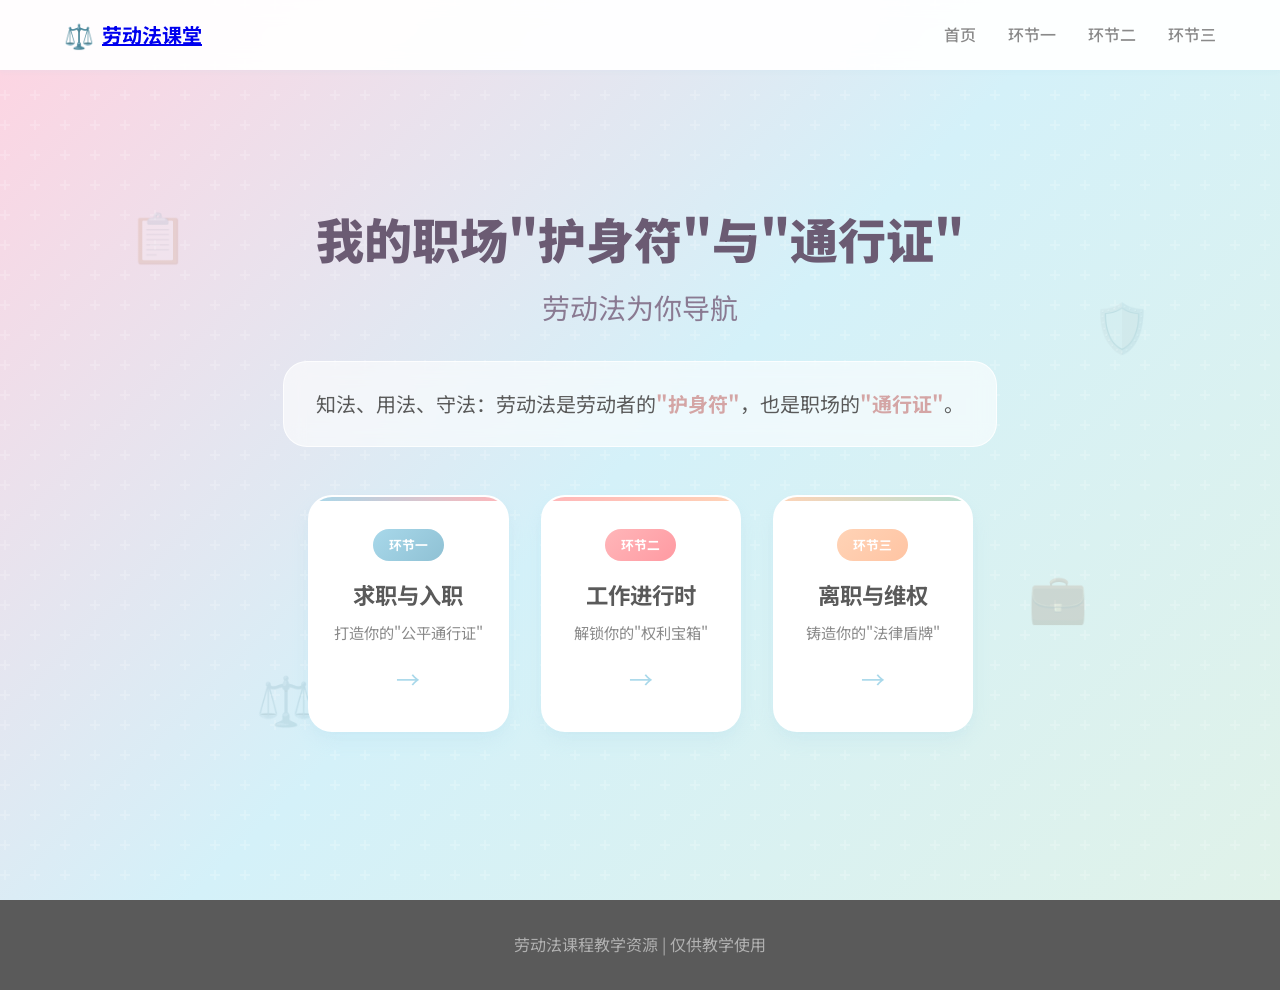
==== commit 50feba42: "Add files via upload" ====
--- a/index.html
+++ b/index.html
@@ -13,14 +13,13 @@
         <div class="nav-container">
             <div class="nav-logo">
                 <span class="logo-icon">⚖️</span>
-                <span class="logo-text">劳动法课堂</span>
+                <span class="logo-text"><a href="index.html">劳动法课堂</a></span>
             </div>
             <ul class="nav-menu">
-                <li><a href="#intro" class="nav-link">导入</a></li>
-                <li><a href="#section1" class="nav-link">环节一</a></li>
-                <li><a href="#section2" class="nav-link">环节二</a></li>
-                <li><a href="#section3" class="nav-link">环节三</a></li>
-                <li><a href="#summary" class="nav-link">总结</a></li>
+                <li><a href="index.html" class="nav-link active">首页</a></li>
+                <li><a href="section1.html" class="nav-link">环节一</a></li>
+                <li><a href="section2.html" class="nav-link">环节二</a></li>
+                <li><a href="section3.html" class="nav-link">环节三</a></li>
             </ul>
             <div class="hamburger">
                 <span class="bar"></span>
@@ -38,11 +37,29 @@
             <div class="hero-message">
                 <p>知法、用法、守法：劳动法是劳动者的<span class="highlight">"护身符"</span>，也是职场的<span class="highlight">"通行证"</span>。</p>
             </div>
-            <a href="#intro" class="cta-button">开始学习</a>
-            <div class="hero-quick-nav">
-                <a href="#section1" class="quick-nav-link">环节一</a>
-                <a href="#section2" class="quick-nav-link">环节二</a>
-                <a href="#section3" class="quick-nav-link">环节三</a>
+            
+            <!-- 三个环节导航 -->
+            <div class="sections-nav">
+                <a href="section1.html" class="section-nav-card">
+                    <span class="section-nav-badge">环节一</span>
+                    <h3>求职与入职</h3>
+                    <p>打造你的"公平通行证"</p>
+                    <span class="section-nav-arrow">→</span>
+                </a>
+                
+                <a href="section2.html" class="section-nav-card">
+                    <span class="section-nav-badge">环节二</span>
+                    <h3>工作进行时</h3>
+                    <p>解锁你的"权利宝箱"</p>
+                    <span class="section-nav-arrow">→</span>
+                </a>
+                
+                <a href="section3.html" class="section-nav-card">
+                    <span class="section-nav-badge">环节三</span>
+                    <h3>离职与维权</h3>
+                    <p>铸造你的"法律盾牌"</p>
+                    <span class="section-nav-arrow">→</span>
+                </a>
             </div>
         </div>
         <div class="hero-decoration">
@@ -53,352 +70,6 @@
         </div>
     </header>
 
-    <!-- 导入部分 -->
-    <section id="intro" class="section intro-section">
-        <div class="container">
-            <h2 class="section-title">未来畅想与现实挑战</h2>
-            
-            <div class="intro-content">
-                <div class="intro-text">
-                    <p class="lead-text">亲爱的同学们，你是否曾想象过自己的第一份工作？是怎样的行业？怎样的职位？在憧憬未来的同时，你是否也曾有过一丝担忧？如果遇到不公平待遇，我们该怎么办？</p>
-                </div>
-
-                <div class="intro-visual">
-                    <div class="visual-card dream">
-                        <div class="visual-icon">✨</div>
-                        <h3>美好职场</h3>
-                        <p>充满活力、和谐的工作环境</p>
-                        <div class="dream-items">
-                            <span>💰 合理薪酬</span>
-                            <span>🏖️ 带薪休假</span>
-                            <span>📈 职业发展</span>
-                        </div>
-                    </div>
-                    <div class="vs-divider">VS</div>
-                    <div class="visual-card challenges">
-                        <div class="visual-icon">⚠️</div>
-                        <h3>职场挑战</h3>
-                        <div class="challenge-items">
-                            <div class="challenge-item" data-challenge="nopay">
-                                <span class="challenge-icon">😢</span>
-                                <span>不发工资怎么办？</span>
-                            </div>
-                            <div class="challenge-item" data-challenge="fired">
-                                <span class="challenge-icon">❓</span>
-                                <span>被无故开除怎么办？</span>
-                            </div>
-                            <div class="challenge-item" data-challenge="overtime">
-                                <span class="challenge-icon">😫</span>
-                                <span>被迫加班怎么办？</span>
-                            </div>
-                        </div>
-                    </div>
-                </div>
-
-                <div class="challenge-popup" id="challengePopup">
-                    <div class="popup-content">
-                        <span class="popup-close">&times;</span>
-                        <div class="popup-text"></div>
-                    </div>
-                </div>
-
-                <div class="intro-conclusion">
-                    <div class="conclusion-box">
-                        <p>面对这些挑战，我们不能束手无策。国家专门为我们劳动者制定了一部法律——<strong>《劳动法》</strong>，它就是我们的职场"护身符"。今天，我们就来揭开它的神秘面纱，看看它如何守护我们的职业生涯。</p>
-                    </div>
-                </div>
-
-                <div class="section-nav">
-                    <a href="#section1" class="nav-next">进入环节一：求职与入职 →</a>
-                </div>
-            </div>
-        </div>
-    </section>
-
-    <!-- 环节一 -->
-    <section id="section1" class="section section-one">
-        <div class="container">
-            <div class="section-header">
-                <span class="section-badge">环节一</span>
-                <h2 class="section-title">求职与入职——打造你的"公平通行证"</h2>
-            </div>
-            
-            <div class="section-intro">
-                <p>求职是踏入职场的第一步。在挑选"理想工作"时，我们可能会遇到各种各样的招聘信息。如何辨别它们，避免潜在的法律风险，是每一位准劳动者的必修课。</p>
-            </div>
-
-            <div class="activity-container">
-                <h3 class="activity-title">🎯 招聘启事辨真伪</h3>
-                <p class="activity-desc">点击下方的招聘启事，查看完整内容，并思考讨论问题</p>
-
-                <div class="job-cards-grid">
-                    <!-- 招聘启事一 -->
-                    <div class="job-card" data-job="1">
-                        <div class="job-card-header">
-                            <div class="company-icon">🏢</div>
-                            <div class="company-info">
-                                <h4>腾飞科技股份有限公司</h4>
-                                <span class="job-position">高级行政助理</span>
-                            </div>
-                        </div>
-                        <div class="job-card-preview">
-                            <span class="preview-tag">点击查看详情</span>
-                        </div>
-                    </div>
-
-                    <!-- 招聘启事二 -->
-                    <div class="job-card" data-job="2">
-                        <div class="job-card-header">
-                            <div class="company-icon">🌐</div>
-                            <div class="company-info">
-                                <h4>创新互联文化传媒有限公司</h4>
-                                <span class="job-position">业务拓展经理</span>
-                            </div>
-                        </div>
-                        <div class="job-card-preview">
-                            <span class="preview-tag">点击查看详情</span>
-                        </div>
-                    </div>
-
-                    <!-- 招聘启事三 -->
-                    <div class="job-card" data-job="3">
-                        <div class="job-card-header">
-                            <div class="company-icon">🎮</div>
-                            <div class="company-info">
-                                <h4>极速互娱网络科技有限公司</h4>
-                                <span class="job-position">高级运营主管</span>
-                            </div>
-                        </div>
-                        <div class="job-card-preview">
-                            <span class="preview-tag">点击查看详情</span>
-                        </div>
-                    </div>
-
-                    <!-- 招聘启事四 -->
-                    <div class="job-card" data-job="4">
-                        <div class="job-card-header">
-                            <div class="company-icon">📚</div>
-                            <div class="company-info">
-                                <h4>阳光未来教育科技有限公司</h4>
-                                <span class="job-position">市场营销专员</span>
-                            </div>
-                        </div>
-                        <div class="job-card-preview">
-                            <span class="preview-tag">点击查看详情</span>
-                        </div>
-                    </div>
-                </div>
-
-                <!-- 招聘启事详情弹窗 -->
-                <div class="job-modal" id="jobModal">
-                    <div class="modal-content">
-                        <span class="modal-close">&times;</span>
-                        <div class="modal-body" id="modalBody">
-                            <!-- 动态内容 -->
-                        </div>
-                    </div>
-                </div>
-            </div>
-
-            <div class="section-summary">
-                <div class="summary-box">
-                    <p>好的开始是成功的一半。<strong>平等就业</strong>是我们的权利，而<strong>劳动合同</strong>则是我们入职的"通行证"，它的签订意味着我们正式受到劳动法的保护。</p>
-                </div>
-            </div>
-
-            <div class="section-nav">
-                <a href="#section2" class="nav-next">进入环节二：工作进行时 →</a>
-            </div>
-        </div>
-    </section>
-
-    <!-- 环节二 -->
-    <section id="section2" class="section section-two">
-        <div class="container">
-            <div class="section-header">
-                <span class="section-badge">环节二</span>
-                <h2 class="section-title">工作进行时——解锁你的"权利宝箱"</h2>
-            </div>
-            
-            <div class="section-intro">
-                <p>签了合同，入了职，恭喜你成为一名正式的劳动者！但在工作过程中，我们又有哪些法律保障呢？劳动法为我们构建了一个强大的"权利宝箱"，让我们一起来探索。</p>
-            </div>
-
-            <div class="activity-container">
-                <h3 class="activity-title">🎮 职场权益大闯关</h3>
-                <p class="activity-desc">了解职场中可能遇到的权益问题，然后在下方的连连看游戏中找出对应的劳动权利</p>
-
-                <div class="scenario-grid">
-                    <!-- 情境A -->
-                    <div class="scenario-card">
-                        <div class="scenario-header">
-                            <span class="scenario-label">情境 A</span>
-                            <span class="scenario-icon">⏰</span>
-                        </div>
-                        <div class="scenario-content">
-                            <p class="scenario-text">小王是某公司的销售人员。公司规定，每月必须完成一定业绩，否则就要"自愿"无偿加班，直到完成任务。小王为了保住工作，经常加班到深夜，却没有拿到一分钱加班费。</p>
-                        </div>
-                    </div>
-
-                    <!-- 情境B -->
-                    <div class="scenario-card">
-                        <div class="scenario-header">
-                            <span class="scenario-label">情境 B</span>
-                            <span class="scenario-icon">🤕</span>
-                        </div>
-                        <div class="scenario-content">
-                            <p class="scenario-text">小李在一家工厂工作，一天在操作机器时不小心手被划伤，去了医院。公司负责人却说，这是小李自己操作不当，公司不负责医疗费，也不算工伤。</p>
-                        </div>
-                    </div>
-
-                    <!-- 情境C -->
-                    <div class="scenario-card">
-                        <div class="scenario-header">
-                            <span class="scenario-label">情境 C</span>
-                            <span class="scenario-icon">🏥</span>
-                        </div>
-                        <div class="scenario-content">
-                            <p class="scenario-text">小张入职半年后感觉身体不适，去医院检查被确诊为某种疾病，需要休养。他向公司请了病假，但公司却以他"请假太多，影响工作"为由，扣发了他当月的大部分工资。</p>
-                        </div>
-                    </div>
-
-                    <!-- 情境D -->
-                    <div class="scenario-card">
-                        <div class="scenario-header">
-                            <span class="scenario-label">情境 D</span>
-                            <span class="scenario-icon">💳</span>
-                        </div>
-                        <div class="scenario-content">
-                            <p class="scenario-text">小赵入职时，公司人力资源部告诉他，为了"省事"，可以不用缴纳社会保险，工资会直接打到卡里，还会额外多给他几百块钱。小赵觉得这样更划算，就同意了。</p>
-                        </div>
-                    </div>
-                </div>
-
-            </div>
-
-            <!-- 连连看配对游戏 -->
-            <div class="activity-container matching-game-wrapper">
-                <h3 class="activity-title">🎯 连连看：情境与权利配对</h3>
-                <p class="activity-desc">将左侧的职场情境与右侧对应的劳动权利进行配对，探索劳动法如何保护我们的权益！</p>
-                
-                <div id="matchingGame">
-                    <!-- 游戏内容由 JavaScript 动态生成 -->
-                </div>
-            </div>
-
-            <div class="section-summary">
-                <div class="summary-box">
-                    <p>劳动法为我们构建了一个强大的<strong>"权利宝箱"</strong>。了解并善用这些权利，是我们在职场中自我保护的底气。</p>
-                </div>
-            </div>
-
-            <div class="section-nav">
-                <a href="#section1" class="nav-prev">← 返回环节一：求职与入职</a>
-                <a href="#section3" class="nav-next">进入环节三：离职与维权 →</a>
-            </div>
-        </div>
-    </section>
-
-    <!-- 环节三 -->
-    <section id="section3" class="section section-three">
-        <div class="container">
-            <div class="section-header">
-                <span class="section-badge">环节三</span>
-                <h2 class="section-title">离职与维权——铸造你的"法律盾牌"</h2>
-            </div>
-            
-            <div class="section-intro">
-                <p>职场生涯可能不会一帆风顺，当我们决定离开一家公司，或者不幸遇到纠纷时，劳动法又能如何帮助我们？它将是你最坚实的"法律盾牌"。</p>
-            </div>
-
-            <div class="activity-container">
-                <h3 class="activity-title">⚖️ 模拟劳动争议调解</h3>
-                <p class="activity-desc">点击下方角色，了解不同立场的主张和调解过程</p>
-
-                <div class="mediation-case">
-                    <div class="case-background">
-                        <h4>📋 案例背景</h4>
-                        <p>小王在某餐饮公司工作了8个月，公司一直未与他签订书面劳动合同，也未缴纳社会保险。最近，公司以"经营困难"为由，口头通知小王第二天不用来上班了，且拒绝支付任何经济补偿。小王认为自己权益受到侵害，向劳动保障监察部门投诉。</p>
-                    </div>
-
-                    <div class="mediation-roles">
-                        <div class="role-card" data-role="worker">
-                            <div class="role-header worker-role">
-                                <span class="role-icon">👷</span>
-                                <h4>劳动者小王</h4>
-                            </div>
-                            <div class="role-content" id="workerContent">
-                                <p class="role-intro">点击展开小王的主张</p>
-                            </div>
-                        </div>
-
-                        <div class="role-card" data-role="company">
-                            <div class="role-header company-role">
-                                <span class="role-icon">🏢</span>
-                                <h4>用人单位</h4>
-                            </div>
-                            <div class="role-content" id="companyContent">
-                                <p class="role-intro">点击展开公司的辩解</p>
-                            </div>
-                        </div>
-
-                        <div class="role-card" data-role="mediator">
-                            <div class="role-header mediator-role">
-                                <span class="role-icon">⚖️</span>
-                                <h4>劳动保障监察员</h4>
-                            </div>
-                            <div class="role-content" id="mediatorContent">
-                                <p class="role-intro">点击展开调解意见</p>
-                            </div>
-                        </div>
-                    </div>
-
-                    <div class="mediation-summary" id="mediationSummary">
-                        <h4>📝 老师总结</h4>
-                        <div class="summary-content">
-                            <p>点击上方角色查看完整案例解析</p>
-                        </div>
-                    </div>
-                </div>
-            </div>
-
-            <div class="section-nav">
-                <a href="#section2" class="nav-prev">← 返回环节二：工作进行时</a>
-                <a href="#summary" class="nav-next">查看课程总结 →</a>
-            </div>
-        </div>
-    </section>
-
-    <!-- 总结部分 -->
-    <section id="summary" class="section summary-section">
-        <div class="container">
-            <h2 class="section-title">课程总结</h2>
-            
-            <div class="summary-grid">
-                <div class="summary-item">
-                    <div class="summary-icon">🎫</div>
-                    <h3>公平通行证</h3>
-                    <p>求职时保持警惕，识别违法招聘，签订劳动合同是受到法律保护的第一步。</p>
-                </div>
-                <div class="summary-item">
-                    <div class="summary-icon">📦</div>
-                    <h3>权利宝箱</h3>
-                    <p>了解劳动报酬权、休息休假权、社会保险权等核心权益，在工作中保护自己。</p>
-                </div>
-                <div class="summary-item">
-                    <div class="summary-icon">🛡️</div>
-                    <h3>法律盾牌</h3>
-                    <p>遇到劳动纠纷时，勇敢运用法律武器，通过合法途径维护自身权益。</p>
-                </div>
-            </div>
-
-            <div class="final-message">
-                <p>劳动法是我们每一位劳动者的"护身符"和"通行证"。</p>
-                <p class="emphasis">知法、懂法、用法，让法律为你的职场之路保驾护航！</p>
-            </div>
-        </div>
-    </section>
-
     <!-- 页脚 -->
     <footer class="footer">
         <div class="container">
@@ -406,6 +77,14 @@
         </div>
     </footer>
 
-    <script src="script.js"></script>
+    <script>
+        // 移动端菜单切换
+        const hamburger = document.querySelector('.hamburger');
+        const navMenu = document.querySelector('.nav-menu');
+        
+        hamburger?.addEventListener('click', () => {
+            navMenu.classList.toggle('active');
+        });
+    </script>
 </body>
 </html>
--- a/styles.css
+++ b/styles.css
@@ -576,11 +576,12 @@
 }
 
 /* ===== 找茬游戏样式 ===== */
-.game-header {
+.game-header,
+.game-status-bar {
     display: flex;
     justify-content: space-between;
     align-items: center;
-    background: linear-gradient(135deg, #667eea 0%, #764ba2 100%);
+    background: linear-gradient(135deg, var(--primary-color) 0%, var(--secondary-color) 100%);
     margin: -2rem -2rem 1.5rem;
     padding: 1rem 2rem;
     color: white;
@@ -826,7 +827,7 @@
     line-height: 1.6;
 }
 
-.restart-btn, .close-game-btn {
+.restart-btn, .close-game-btn, .close-modal-btn {
     padding: 0.875rem 2rem;
     border: none;
     border-radius: var(--radius-md);
@@ -845,13 +846,24 @@
     background: var(--primary-dark);
 }
 
-.close-game-btn {
+.close-game-btn,
+.close-modal-btn {
     background: var(--bg-tertiary);
     color: var(--text-secondary);
 }
 
-.close-game-btn:hover {
+.close-game-btn:hover,
+.close-modal-btn:hover {
     background: var(--border-color);
+}
+
+.game-controls {
+    display: flex;
+    justify-content: center;
+    gap: 1rem;
+    margin-top: 2rem;
+    padding-top: 1.5rem;
+    border-top: 1px solid var(--border-color);
 }
 
 /* ===== 连连看配对游戏样式 ===== */
@@ -1211,11 +1223,13 @@
     font-weight: 600;
 }
 
-.job-detail-section {
+.job-detail-section,
+.job-section {
     margin-bottom: 1.5rem;
 }
 
-.job-detail-section h4 {
+.job-detail-section h4,
+.job-section h4 {
     font-size: 1rem;
     color: var(--primary-color);
     margin-bottom: 0.75rem;
@@ -1224,23 +1238,91 @@
     gap: 0.5rem;
 }
 
-.job-detail-section ul {
+.job-detail-section ul,
+.job-list {
     list-style: none;
     padding-left: 0;
 }
 
-.job-detail-section li {
-    padding: 0.4rem 0;
-    padding-left: 1.25rem;
+.job-detail-section li,
+.job-item {
+    padding: 0.75rem 1rem;
+    margin-bottom: 0.5rem;
+    border-radius: var(--radius-md);
+    background: var(--bg-secondary);
+    color: var(--text-secondary);
+    cursor: pointer;
+    transition: var(--transition-fast);
+    border: 2px solid transparent;
     position: relative;
-    color: var(--text-secondary);
-}
-
-.job-detail-section li::before {
-    content: '•';
-    position: absolute;
-    left: 0;
-    color: var(--primary-color);
+}
+
+.job-item:hover {
+    background: var(--primary-light);
+    border-color: var(--primary-color);
+    transform: translateX(5px);
+}
+
+.job-item.risky {
+    background: var(--danger-light);
+    border-color: var(--danger-color);
+}
+
+.job-item.risky:hover {
+    background: var(--danger-color);
+    color: white;
+}
+
+.job-item.good {
+    background: var(--success-light);
+    border-color: var(--success-color);
+}
+
+.job-item.good:hover {
+    background: var(--success-color);
+    color: white;
+}
+
+.job-item.found-risk {
+    background: var(--success-color);
+    color: white;
+    border-color: var(--success-color);
+    text-decoration: line-through;
+    opacity: 0.7;
+}
+
+/* 游戏开始前条款不可点击 */
+.job-item:not(.clickable) {
+    cursor: default;
+}
+
+.job-item:not(.clickable):hover {
+    background: var(--bg-secondary);
+    border-color: transparent;
+    transform: none;
+}
+
+/* 游戏开始后条款可点击 */
+.job-item.clickable {
+    cursor: pointer;
+}
+
+.job-item.clickable:hover {
+    background: var(--primary-light);
+    border-color: var(--primary-color);
+    transform: translateX(5px);
+}
+
+.job-item.clickable.risky-found {
+    background: var(--danger-color);
+    color: white;
+    border-color: var(--danger-color);
+}
+
+.job-item.clickable.good-found {
+    background: var(--success-color);
+    color: white;
+    border-color: var(--success-color);
 }
 
 .job-detail-section .warning {
@@ -1390,6 +1472,72 @@
     grid-template-columns: repeat(auto-fit, minmax(280px, 1fr));
     gap: 1.5rem;
     margin-bottom: 2rem;
+}
+
+/* 活动说明 */
+.activity-instruction {
+    background: linear-gradient(135deg, var(--primary-light), var(--secondary-light));
+    border-radius: var(--radius-lg);
+    padding: 1rem 1.5rem;
+    margin-bottom: 1.5rem;
+    border-left: 4px solid var(--primary-color);
+}
+
+.activity-instruction p {
+    margin: 0;
+    color: var(--text-primary);
+    font-size: 0.95rem;
+    line-height: 1.6;
+}
+
+/* 讨论计时器 */
+.discussion-timer {
+    background: white;
+    border-radius: var(--radius-xl);
+    padding: 1.5rem;
+    margin-top: 1.5rem;
+    box-shadow: var(--shadow-md);
+    border: 2px solid var(--primary-light);
+    animation: fadeIn 0.5s ease;
+}
+
+.timer-display {
+    display: flex;
+    align-items: center;
+    justify-content: center;
+    gap: 1rem;
+    background: linear-gradient(135deg, var(--primary-color), var(--secondary-color));
+    color: white;
+    padding: 1rem 2rem;
+    border-radius: var(--radius-lg);
+    margin-bottom: 1rem;
+}
+
+.timer-icon {
+    font-size: 1.5rem;
+}
+
+.timer-text {
+    font-size: 1.1rem;
+    font-weight: 600;
+}
+
+.timer-countdown {
+    font-size: 2rem;
+    font-weight: 700;
+    font-family: 'Courier New', monospace;
+    background: rgba(255, 255, 255, 0.2);
+    padding: 0.25rem 0.75rem;
+    border-radius: var(--radius-md);
+    min-width: 80px;
+    text-align: center;
+}
+
+.timer-hint {
+    text-align: center;
+    color: var(--text-secondary);
+    margin: 0;
+    font-size: 0.9rem;
 }
 
 .role-card {
@@ -1420,15 +1568,15 @@
 }
 
 .worker-role {
-    background: linear-gradient(135deg, #3b82f6, #2563eb);
+    background: linear-gradient(135deg, #a8d8ea, #8fc1d4);
 }
 
 .company-role {
-    background: linear-gradient(135deg, #ef4444, #dc2626);
+    background: linear-gradient(135deg, #ffb6b9, #ff9aa2);
 }
 
 .mediator-role {
-    background: linear-gradient(135deg, #10b981, #059669);
+    background: linear-gradient(135deg, #b8e0d2, #9dd3c0);
 }
 
 .role-icon {
@@ -1450,8 +1598,57 @@
     font-style: italic;
 }
 
-.role-details {
+.role-details,
+.role-points {
     animation: fadeIn 0.4s ease;
+}
+
+.role-points {
+    display: flex;
+    flex-direction: column;
+    gap: 0.75rem;
+}
+
+.role-point {
+    display: flex;
+    align-items: flex-start;
+    gap: 0.75rem;
+    padding: 0.75rem;
+    background: var(--bg-secondary);
+    border-radius: var(--radius-md);
+}
+
+.role-point .point-number {
+    display: flex;
+    align-items: center;
+    justify-content: center;
+    width: 24px;
+    height: 24px;
+    background: var(--primary-color);
+    color: white;
+    border-radius: 50%;
+    font-size: 0.75rem;
+    font-weight: 700;
+    flex-shrink: 0;
+}
+
+.role-point p {
+    margin: 0;
+    color: var(--text-secondary);
+    line-height: 1.5;
+    font-size: 0.9rem;
+}
+
+.worker-role + .role-content .role-point .point-number {
+    background: #a8d8ea;
+}
+
+.company-role + .role-content .role-point .point-number {
+    background: #ffb6b9;
+}
+
+.mediator-role + .role-content .role-point .point-number {
+    background: #b8e0d2;
 }
 
 .role-details h5 {
@@ -1481,15 +1678,15 @@
 }
 
 .worker-role + .role-content .role-details li::before {
-    color: #3b82f6;
+    color: #a8d8ea;
 }
 
 .company-role + .role-content .role-details li::before {
-    color: #ef4444;
+    color: #ffb6b9;
 }
 
 .mediator-role + .role-content .role-details li::before {
-    color: #10b981;
+    color: #b8e0d2;
 }
 
 .mediation-summary {
@@ -1599,6 +1796,102 @@
     font-weight: 700;
     color: #d4a5a5;
     margin-bottom: 0;
+}
+
+/* ===== Home Page Section Navigation ===== */
+.sections-nav {
+    display: flex;
+    justify-content: center;
+    gap: 2rem;
+    margin-top: 3rem;
+    flex-wrap: wrap;
+    animation: fadeInUp 0.8s ease 0.6s both;
+}
+
+.section-nav-card {
+    display: flex;
+    flex-direction: column;
+    align-items: center;
+    text-align: center;
+    padding: 2rem 1.5rem;
+    background: white;
+    border-radius: var(--radius-xl);
+    box-shadow: var(--shadow-lg);
+    text-decoration: none;
+    color: var(--text-primary);
+    min-width: 200px;
+    max-width: 280px;
+    transition: var(--transition-normal);
+    border: 2px solid transparent;
+    position: relative;
+    overflow: hidden;
+}
+
+.section-nav-card::before {
+    content: '';
+    position: absolute;
+    top: 0;
+    left: 0;
+    right: 0;
+    height: 4px;
+    background: linear-gradient(90deg, var(--primary-color), var(--secondary-color));
+}
+
+.section-nav-card:nth-child(2)::before {
+    background: linear-gradient(90deg, var(--secondary-color), var(--warning-color));
+}
+
+.section-nav-card:nth-child(3)::before {
+    background: linear-gradient(90deg, var(--warning-color), var(--success-color));
+}
+
+.section-nav-card:hover {
+    transform: translateY(-8px);
+    box-shadow: var(--shadow-xl);
+    border-color: var(--primary-light);
+}
+
+.section-nav-badge {
+    display: inline-block;
+    padding: 0.35rem 1rem;
+    background: linear-gradient(135deg, var(--primary-color), var(--primary-dark));
+    color: white;
+    border-radius: 50px;
+    font-size: 0.8rem;
+    font-weight: 700;
+    margin-bottom: 1rem;
+}
+
+.section-nav-card:nth-child(2) .section-nav-badge {
+    background: linear-gradient(135deg, var(--secondary-color), #ff9aa2);
+}
+
+.section-nav-card:nth-child(3) .section-nav-badge {
+    background: linear-gradient(135deg, var(--warning-color), #ffc4a3);
+}
+
+.section-nav-card h3 {
+    font-size: 1.4rem;
+    font-weight: 700;
+    margin-bottom: 0.5rem;
+    color: var(--text-primary);
+}
+
+.section-nav-card p {
+    font-size: 0.95rem;
+    color: var(--text-secondary);
+    margin-bottom: 1rem;
+    line-height: 1.5;
+}
+
+.section-nav-arrow {
+    font-size: 1.5rem;
+    color: var(--primary-color);
+    transition: var(--transition-normal);
+}
+
+.section-nav-card:hover .section-nav-arrow {
+    transform: translateX(5px);
 }
 
 /* ===== Footer ===== */
